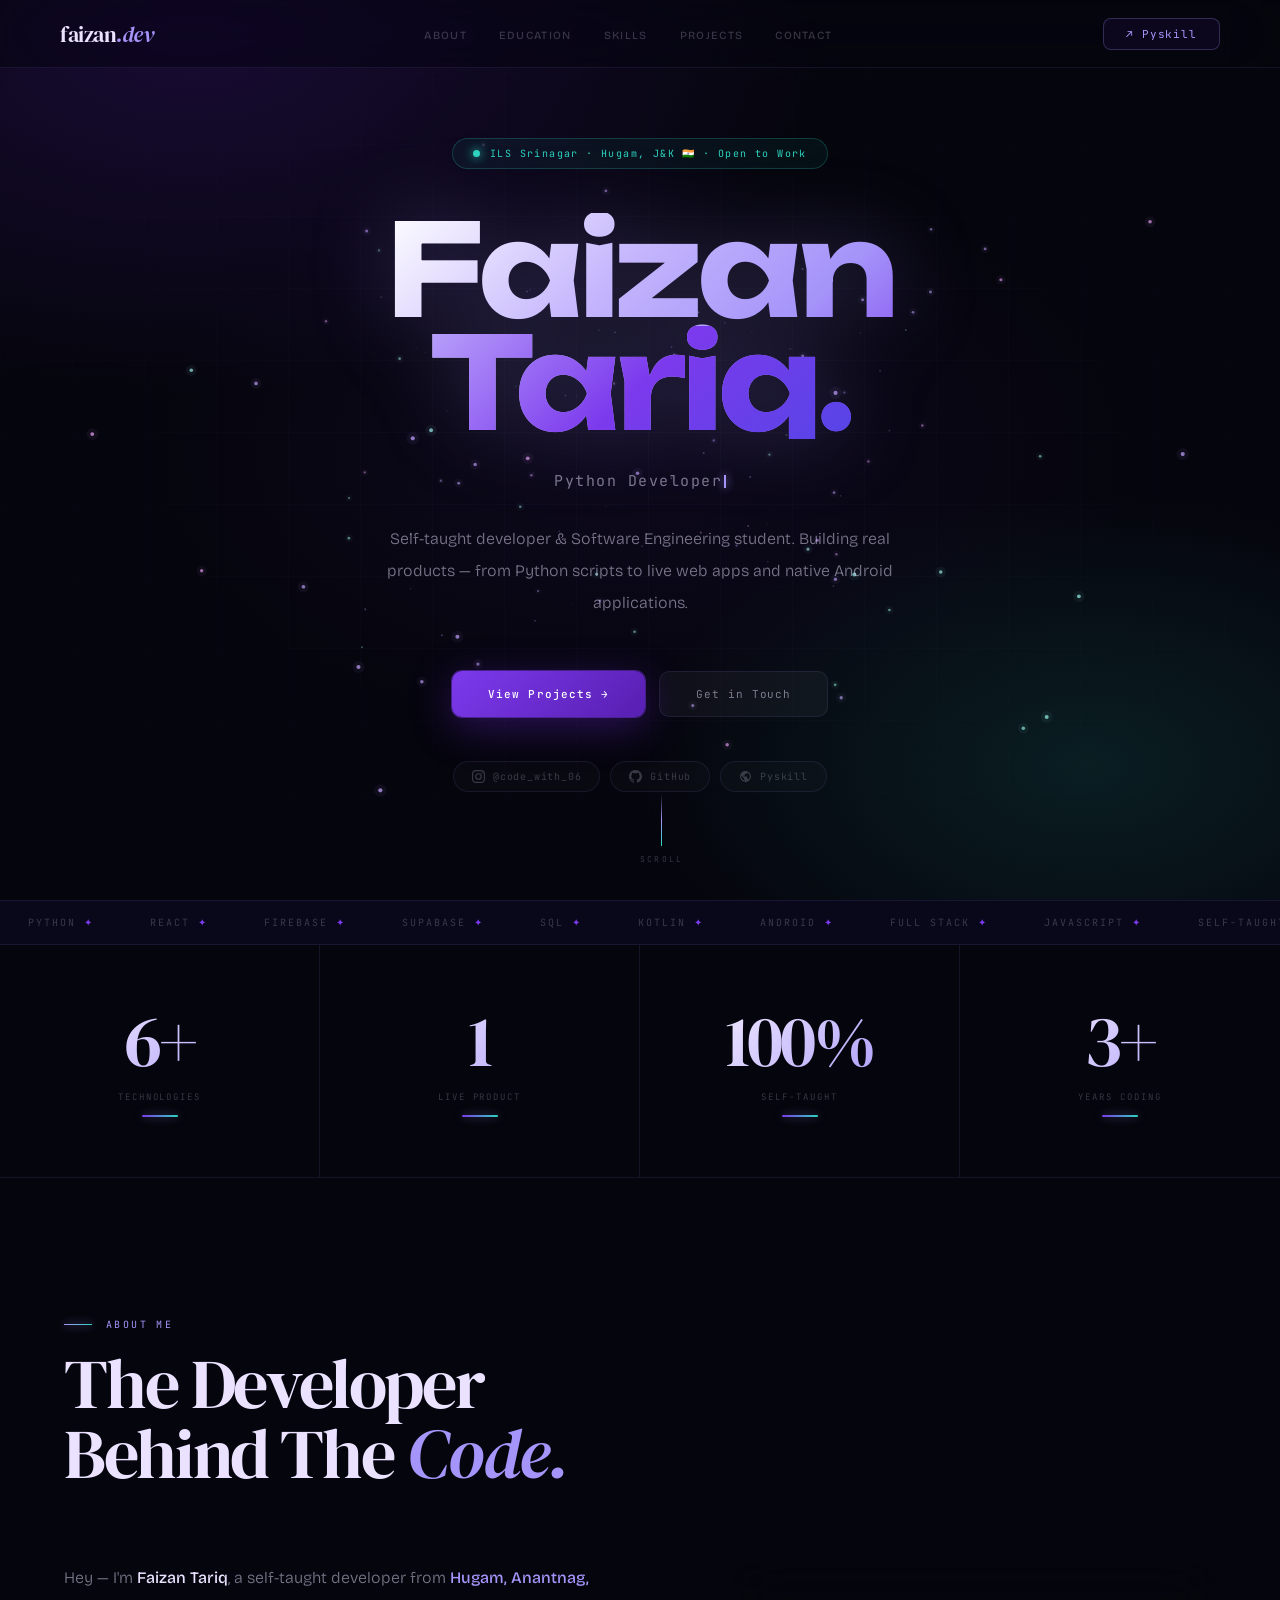
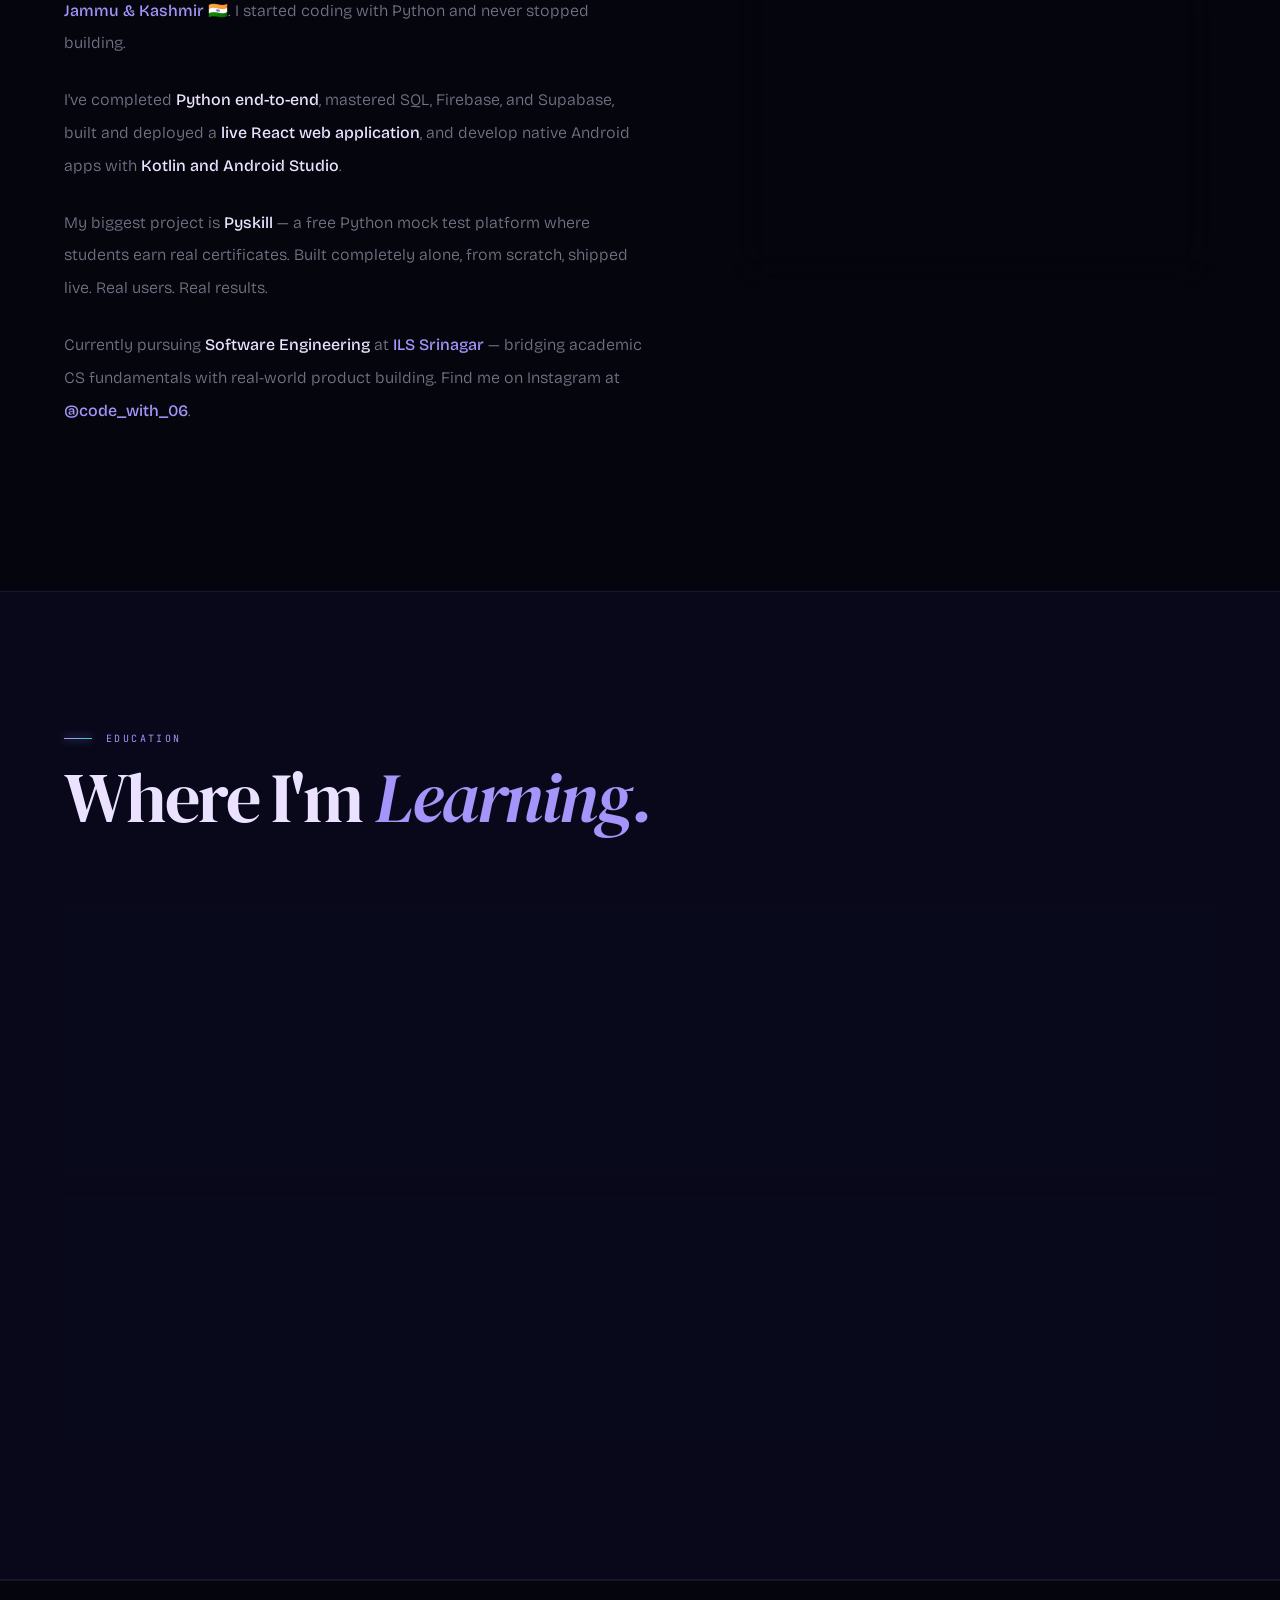
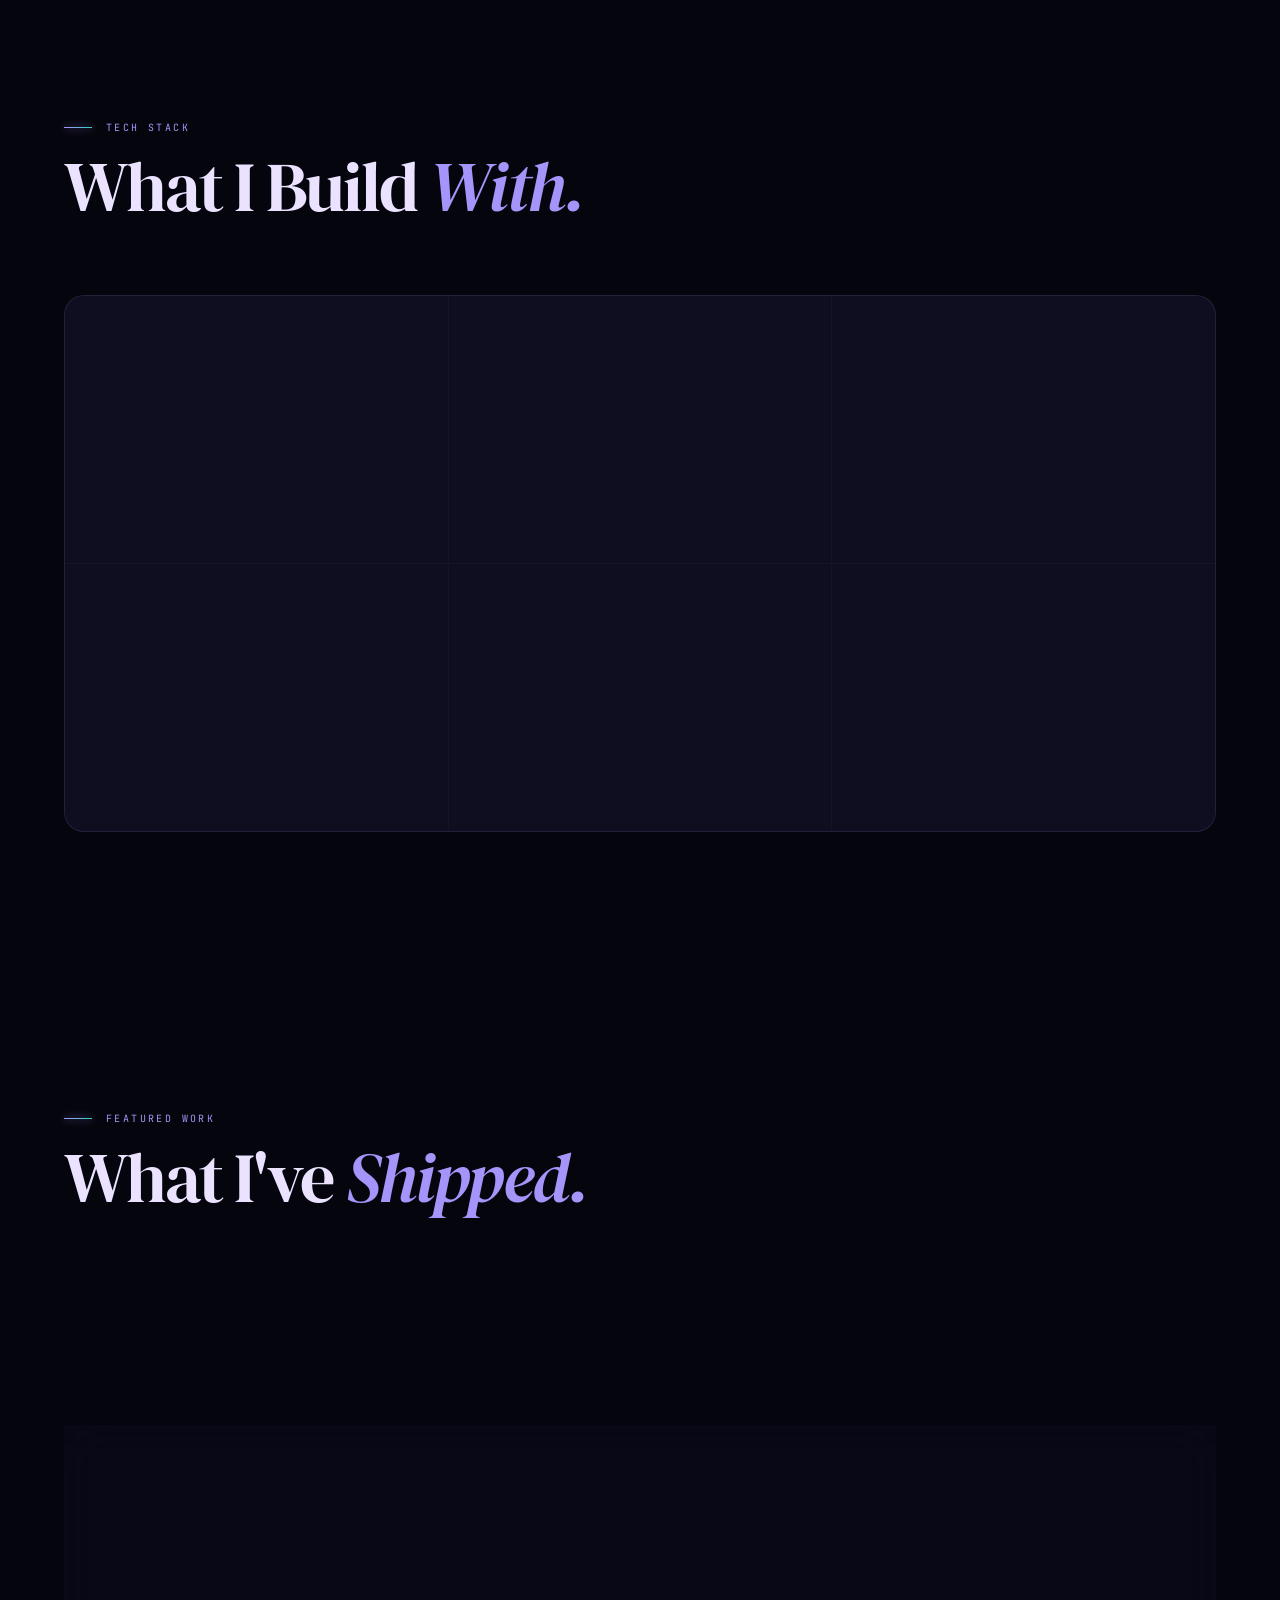
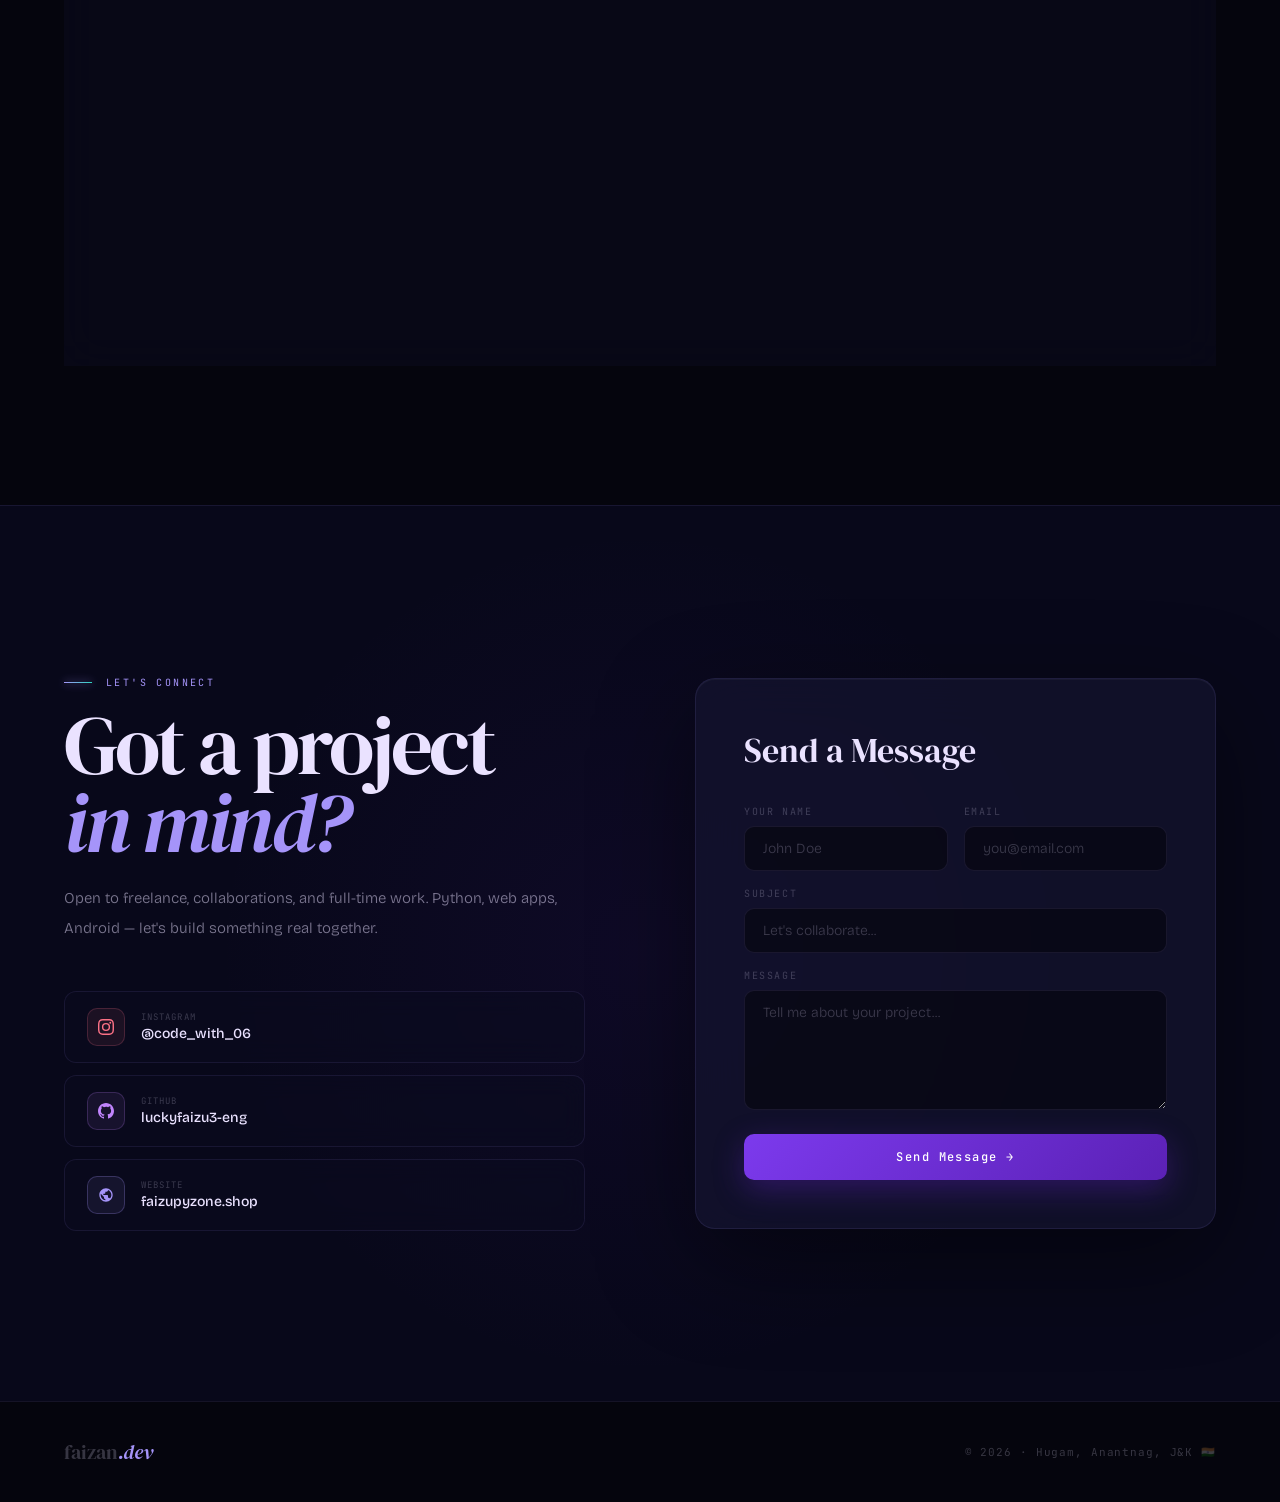
==== index.html @ 46345927 "Add files via upload" ====
<!DOCTYPE html>
<html lang="en">
<head>
  <meta charset="UTF-8" />
  <meta name="viewport" content="width=device-width, initial-scale=1.0" />
  <title>Faizan Tariq — Developer</title>
  <link rel="stylesheet" href="style.css" />
  <link rel="preconnect" href="https://fonts.googleapis.com" />
  <link rel="preconnect" href="https://fonts.gstatic.com" crossorigin />
  <link href="https://fonts.googleapis.com/css2?family=Bricolage+Grotesque:opsz,wght@12..96,200;12..96,300;12..96,400;12..96,500;12..96,600;12..96,700;12..96,800&family=DM+Serif+Display:ital@0;1&family=JetBrains+Mono:wght@300;400;500&family=Unbounded:wght@900&display=swap" rel="stylesheet" />
</head>
<body>

  <!-- SCROLL PROGRESS -->
  <div class="spb" id="spb"></div>

  <!-- CANVAS (starfield) -->
  <canvas id="hero-canvas" class="hero-canvas"></canvas>

  <!-- NAV -->
  <nav class="nav" id="nav">
    <div class="nav-logo">faizan<span>.dev</span></div>
    <ul class="nav-links">
      <li><a href="#about">About</a></li>
      <li><a href="#education">Education</a></li>
      <li><a href="#skills">Skills</a></li>
      <li><a href="#projects">Projects</a></li>
      <li><a href="#contact">Contact</a></li>
    </ul>
    <a href="https://faizupyzone.shop" target="_blank" rel="noreferrer" class="nav-btn">↗ Pyskill</a>
  </nav>

  <!-- HERO -->
  <section class="hero" id="home">
    <div class="hero-mesh"></div>
    <div class="hero-grid"></div>
    <div class="hero-content">
      <div class="hero-pill">
        <span class="pill-dot"></span>
        ILS Srinagar · Hugam, J&amp;K 🇮🇳 · Open to Work
      </div>
      <h1 class="hero-name">
        Faizan
        <span class="line2">Tariq.</span>
      </h1>
      <div class="hero-role">
        <span id="typed-word"></span><span class="tcur"></span>
      </div>
      <p class="hero-sub">
        Self-taught developer &amp; Software Engineering student. Building real products — from Python scripts to live web apps and native Android applications.
      </p>
      <div class="hero-btns">
        <a href="#projects" class="btn-primary">View Projects →</a>
        <a href="#contact" class="btn-secondary">Get in Touch</a>
      </div>
      <div class="hero-socials">
        <a href="https://instagram.com/code_with_06" target="_blank" rel="noreferrer" class="soc">
          <svg viewBox="0 0 24 24" fill="currentColor"><path d="M12 2.163c3.204 0 3.584.012 4.85.07 3.252.148 4.771 1.691 4.919 4.919.058 1.265.069 1.645.069 4.849 0 3.205-.012 3.584-.069 4.849-.149 3.225-1.664 4.771-4.919 4.919-1.266.058-1.644.07-4.85.07-3.204 0-3.584-.012-4.849-.07-3.26-.149-4.771-1.699-4.919-4.92-.058-1.265-.07-1.644-.07-4.849 0-3.204.013-3.583.07-4.849.149-3.227 1.664-4.771 4.919-4.919 1.266-.057 1.645-.069 4.849-.069zM12 0C8.741 0 8.333.014 7.053.072 2.695.272.273 2.69.073 7.052.014 8.333 0 8.741 0 12c0 3.259.014 3.668.072 4.948.2 4.358 2.618 6.78 6.98 6.98C8.333 23.986 8.741 24 12 24c3.259 0 3.668-.014 4.948-.072 4.354-.2 6.782-2.618 6.979-6.98.059-1.28.073-1.689.073-4.948 0-3.259-.014-3.667-.072-4.947-.196-4.354-2.617-6.78-6.979-6.98C15.668.014 15.259 0 12 0zm0 5.838a6.162 6.162 0 1 0 0 12.324 6.162 6.162 0 0 0 0-12.324zM12 16a4 4 0 1 1 0-8 4 4 0 0 1 0 8zm6.406-11.845a1.44 1.44 0 1 0 0 2.881 1.44 1.44 0 0 0 0-2.881z"/></svg>
          @code_with_06
        </a>
        <a href="https://github.com/luckyfaizu3-eng" target="_blank" rel="noreferrer" class="soc">
          <svg viewBox="0 0 24 24" fill="currentColor"><path d="M12 0C5.374 0 0 5.373 0 12c0 5.302 3.438 9.8 8.207 11.387.599.111.793-.261.793-.577v-2.234c-3.338.726-4.033-1.416-4.033-1.416-.546-1.387-1.333-1.756-1.333-1.756-1.089-.745.083-.729.083-.729 1.205.084 1.839 1.237 1.839 1.237 1.07 1.834 2.807 1.304 3.492.997.107-.775.418-1.305.762-1.604-2.665-.305-5.467-1.334-5.467-5.931 0-1.311.469-2.381 1.236-3.221-.124-.303-.535-1.524.117-3.176 0 0 1.008-.322 3.301 1.23A11.509 11.509 0 0 1 12 5.803c1.02.005 2.047.138 3.006.404 2.291-1.552 3.297-1.23 3.297-1.23.653 1.653.242 2.874.118 3.176.77.84 1.235 1.911 1.235 3.221 0 4.609-2.807 5.624-5.479 5.921.43.372.823 1.102.823 2.222v3.293c0 .319.192.694.801.576C20.566 21.797 24 17.3 24 12c0-6.627-5.373-12-12-12z"/></svg>
          GitHub
        </a>
        <a href="https://faizupyzone.shop" target="_blank" rel="noreferrer" class="soc">
          <svg viewBox="0 0 24 24" fill="currentColor"><path d="M12 2C6.48 2 2 6.48 2 12s4.48 10 10 10 10-4.48 10-10S17.52 2 12 2zm-1 17.93c-3.95-.49-7-3.85-7-7.93 0-.62.08-1.21.21-1.79L9 15v1c0 1.1.9 2 2 2v1.93zm6.9-2.54c-.26-.81-1-1.39-1.9-1.39h-1v-3c0-.55-.45-1-1-1H8v-2h2c.55 0 1-.45 1-1V7h2c1.1 0 2-.9 2-2v-.41c2.93 1.19 5 4.06 5 7.41 0 2.08-.8 3.97-2.1 5.39z"/></svg>
          Pyskill
        </a>
      </div>
    </div>
    <div class="scroll-ind">
      <div class="scroll-line"></div>
      <span class="scroll-lbl">Scroll</span>
    </div>
  </section>

  <!-- MARQUEE -->
  <div class="marq">
    <div class="marq-track" id="marq-track"></div>
  </div>

  <!-- STATS -->
  <div class="stats">
    <div class="stat">
      <div class="stat-n" data-target="6" data-suffix="+">0+</div>
      <div class="stat-l">Technologies</div>
      <div class="stat-bar"></div>
    </div>
    <div class="stat">
      <div class="stat-n" data-target="1" data-suffix="">0</div>
      <div class="stat-l">Live Product</div>
      <div class="stat-bar"></div>
    </div>
    <div class="stat">
      <div class="stat-n" data-target="100" data-suffix="%">0%</div>
      <div class="stat-l">Self-Taught</div>
      <div class="stat-bar"></div>
    </div>
    <div class="stat">
      <div class="stat-n" data-target="3" data-suffix="+">0+</div>
      <div class="stat-l">Years Coding</div>
      <div class="stat-bar"></div>
    </div>
  </div>

  <!-- ABOUT -->
  <section id="about">
    <div class="sec">
      <div class="stag rv">About Me</div>
      <h2 class="sh rv d1">The Developer<br />Behind The <em>Code.</em></h2>
      <div class="about-grid">
        <div class="about-copy rvl d2">
          <p>Hey — I'm <strong>Faizan Tariq</strong>, a self-taught developer from <span class="hl">Hugam, Anantnag, Jammu &amp; Kashmir 🇮🇳</span>. I started coding with Python and never stopped building.</p>
          <p>I've completed <strong>Python end-to-end</strong>, mastered SQL, Firebase, and Supabase, built and deployed a <strong>live React web application</strong>, and develop native Android apps with <strong>Kotlin and Android Studio</strong>.</p>
          <p>My biggest project is <strong>Pyskill</strong> — a free Python mock test platform where students earn real certificates. Built completely alone, from scratch, shipped live. Real users. Real results.</p>
          <p>Currently pursuing <strong>Software Engineering</strong> at <span class="hl">ILS Srinagar</span> — bridging academic CS fundamentals with real-world product building. Find me on Instagram at <span class="hl">@code_with_06</span>.</p>
        </div>
        <div class="term rvr d3">
          <div class="term-bar">
            <span class="tdot" style="background:#ff5f57"></span>
            <span class="tdot" style="background:#febc2e"></span>
            <span class="tdot" style="background:#28c840"></span>
            <span class="tttl">faizan.profile</span>
          </div>
          <div class="term-body">
            <div class="tl"><span class="tp">›</span><span class="tk">name:</span><span class="tv tc">Faizan Tariq</span></div>
            <div class="tl"><span class="tp">›</span><span class="tk">location:</span><span class="tv">Hugam, J&amp;K 🇮🇳</span></div>
            <div class="tl"><span class="tp">›</span><span class="tk">education:</span><span class="tv tv">Software Eng @ ILS</span></div>
            <div class="tl"><span class="tp">›</span><span class="tk">building:</span><span class="tv tg">Pyskill 🧠</span></div>
            <div class="tl"><span class="tp">›</span><span class="tk">instagram:</span><span class="tv tr">@code_with_06</span></div>
            <div class="tl"><span class="tp">›</span><span class="tk">github:</span><span class="tv tc">luckyfaizu3-eng</span></div>
            <div class="tl"><span class="tp">›</span><span class="tk">website:</span><span class="tv tc">faizupyzone.shop</span></div>
            <div class="tl"><span class="tp">›</span><span class="tk">status:</span><span class="tv tg">Open to Work ✅</span></div>
            <div class="tl"><span class="tp">›</span><span class="tcursor">█</span></div>
          </div>
        </div>
      </div>
    </div>
  </section>

  <!-- EDUCATION -->
  <div class="edu-wrap" id="education">
    <div class="edu-inner">
      <div class="stag rv">Education</div>
      <h2 class="sh rv d1">Where I'm <em>Learning.</em></h2>
      <div class="edu-tl">
        <div class="edu-item rv d2">
          <div class="edu-yr-row">
            <span class="edu-yr">Sep 2024 — Present</span>
            <span class="edu-timer">
              <span class="timer-dot" style="background:var(--c2);box-shadow:0 0 10px var(--c2)"></span>
              <span id="edu-elapsed">1y 7mo</span>
            </span>
          </div>
          <div class="edu-deg">Diploma in Software Engineering</div>
          <div class="edu-sch">ILS Srinagar, Jammu &amp; Kashmir 🇮🇳</div>
          <div class="edu-dsc">Studying core CS fundamentals — algorithms, data structures, software design, databases, and systems engineering. Applying everything directly to real projects and shipped products.</div>
        </div>
        <div class="edu-item rv d3">
          <div class="edu-yr">2022 — 2024</div>
          <div class="edu-deg">Self-Taught Developer</div>
          <div class="edu-sch">The Internet — YouTube, Docs &amp; Projects</div>
          <div class="edu-dsc">Learned Python end-to-end, SQL, Firebase, Supabase, React, Kotlin, and Android development entirely through self-study. Built Pyskill — a fully live, real-world product — before ever enrolling in formal education.</div>
        </div>
      </div>
    </div>
  </div>

  <!-- SKILLS -->
  <div class="skills-bg" id="skills">
    <div class="skills-inner">
      <div class="stag rv">Tech Stack</div>
      <h2 class="sh rv d1">What I Build <em>With.</em></h2>
      <div class="sk-grid">
        <div class="sk-card rv" data-bars style="transition-delay:0s">
          <div class="sk-ico">🐍</div>
          <div class="sk-nm">Python</div>
          <div class="sk-ds">End-to-end scripting, automation, backend logic.</div>
          <div class="sk-tr"><div class="sk-fl" data-level="90"></div></div>
          <div class="sk-pc">90%</div>
        </div>
        <div class="sk-card rv" data-bars style="transition-delay:0.08s">
          <div class="sk-ico">🗄️</div>
          <div class="sk-nm">SQL</div>
          <div class="sk-ds">Relational databases, complex queries, data ops.</div>
          <div class="sk-tr"><div class="sk-fl" data-level="82"></div></div>
          <div class="sk-pc">82%</div>
        </div>
        <div class="sk-card rv" data-bars style="transition-delay:0.16s">
          <div class="sk-ico">🔥</div>
          <div class="sk-nm">Firebase</div>
          <div class="sk-ds">Auth, Firestore, Realtime DB, Cloud Hosting.</div>
          <div class="sk-tr"><div class="sk-fl" data-level="86"></div></div>
          <div class="sk-pc">86%</div>
        </div>
        <div class="sk-card rv" data-bars style="transition-delay:0.24s">
          <div class="sk-ico">⚡</div>
          <div class="sk-nm">Supabase</div>
          <div class="sk-ds">Postgres-powered backend for modern web apps.</div>
          <div class="sk-tr"><div class="sk-fl" data-level="78"></div></div>
          <div class="sk-pc">78%</div>
        </div>
        <div class="sk-card rv" data-bars style="transition-delay:0.32s">
          <div class="sk-ico">⚛️</div>
          <div class="sk-nm">React</div>
          <div class="sk-ds">Built and shipped a live production web app.</div>
          <div class="sk-tr"><div class="sk-fl" data-level="78"></div></div>
          <div class="sk-pc">78%</div>
        </div>
        <div class="sk-card rv" data-bars style="transition-delay:0.40s">
          <div class="sk-ico">📱</div>
          <div class="sk-nm">Kotlin</div>
          <div class="sk-ds">Native Android apps with Android Studio.</div>
          <div class="sk-tr"><div class="sk-fl" data-level="72"></div></div>
          <div class="sk-pc">72%</div>
        </div>
      </div>
    </div>
  </div>

  <!-- PROJECTS -->
  <section id="projects">
    <div class="sec">
      <div class="stag rv">Featured Work</div>
      <h2 class="sh rv d1">What I've <em>Shipped.</em></h2>
    </div>
    <div class="proj-sec">
      <div class="proj-card rv">
        <div class="proj-vis">
          <div class="code-win">
            <div class="cw-bar">
              <div class="cwdots">
                <span class="cwdot" style="background:#ff5f57"></span>
                <span class="cwdot" style="background:#febc2e"></span>
                <span class="cwdot" style="background:#28c840"></span>
              </div>
              <span class="cwtab">pyskill.jsx</span>
            </div>
            <div class="cw-body">
              <div><span class="cc">// Pyskill — Live Platform</span></div>
              <div><span class="ck">import</span> <span class="cf">React</span> <span class="cm">from</span> <span class="cs">'react'</span></div>
              <div><span class="ck">import</span> <span class="cf">Firebase</span> <span class="cm">from</span> <span class="cs">'firebase'</span></div>
              <br/>
              <div><span class="ck">const</span> <span class="cf">Pyskill</span> = () =&gt; {</div>
              <div class="indent"><span class="ck">const</span> tests = <span class="cs">'Python'</span></div>
              <div class="indent"><span class="ck">const</span> certs = <span class="cn">true</span></div>
              <div class="indent"><span class="ck">const</span> free = <span class="cn">true</span></div>
              <div class="indent"><span class="ck">return</span> <span class="cf">&lt;Platform /&gt;</span></div>
              <div>}</div>
              <br/>
              <div><span class="cf">export default</span> Pyskill</div>
              <div class="code-cursor">▋</div>
            </div>
          </div>
        </div>
        <div class="proj-info">
          <div class="live-badge"><span class="lb-dot"></span>Live &amp; Running</div>
          <h3 class="proj-ttl">Py<em>skill</em></h3>
          <p class="proj-dsc">A fully live platform where students take <strong>free Python mock tests</strong> and earn <strong>real certificates</strong> on passing. Built completely alone — design, code, deployment. Real users. Real results.</p>
          <div class="tags">
            <span class="tag">React</span>
            <span class="tag">Firebase</span>
            <span class="tag">JavaScript</span>
            <span class="tag">Certificates</span>
            <span class="tag">Live</span>
            <span class="tag">Free Platform</span>
            <span class="tag">Auth</span>
          </div>
          <a href="https://faizupyzone.shop" target="_blank" rel="noreferrer" class="proj-lnk">↗ Visit Pyskill</a>
        </div>
      </div>
    </div>
  </section>

  <!-- CONTACT -->
  <div class="contact-bg" id="contact">
    <div class="contact-inner">
      <div>
        <div class="stag rv">Let's Connect</div>
        <h2 class="contact-h rv d1">Got a project<br /><em>in mind?</em></h2>
        <p class="contact-sub rv d2">Open to freelance, collaborations, and full-time work. Python, web apps, Android — let's build something real together.</p>
        <div class="c-links rv d3">
          <a href="https://instagram.com/code_with_06" target="_blank" rel="noreferrer" class="c-link">
            <div class="c-ico" style="background:rgba(251,113,133,0.08);border:1px solid rgba(251,113,133,0.2)">
              <svg viewBox="0 0 24 24" fill="var(--rose)"><path d="M12 2.163c3.204 0 3.584.012 4.85.07 3.252.148 4.771 1.691 4.919 4.919.058 1.265.069 1.645.069 4.849 0 3.205-.012 3.584-.069 4.849-.149 3.225-1.664 4.771-4.919 4.919-1.266.058-1.644.07-4.85.07-3.204 0-3.584-.012-4.849-.07-3.26-.149-4.771-1.699-4.919-4.92-.058-1.265-.07-1.644-.07-4.849 0-3.204.013-3.583.07-4.849.149-3.227 1.664-4.771 4.919-4.919 1.266-.057 1.645-.069 4.849-.069zM12 0C8.741 0 8.333.014 7.053.072 2.695.272.273 2.69.073 7.052.014 8.333 0 8.741 0 12c0 3.259.014 3.668.072 4.948.2 4.358 2.618 6.78 6.98 6.98C8.333 23.986 8.741 24 12 24c3.259 0 3.668-.014 4.948-.072 4.354-.2 6.782-2.618 6.979-6.98.059-1.28.073-1.689.073-4.948 0-3.259-.014-3.667-.072-4.947-.196-4.354-2.617-6.78-6.979-6.98C15.668.014 15.259 0 12 0zm0 5.838a6.162 6.162 0 1 0 0 12.324 6.162 6.162 0 0 0 0-12.324zM12 16a4 4 0 1 1 0-8 4 4 0 0 1 0 8zm6.406-11.845a1.44 1.44 0 1 0 0 2.881 1.44 1.44 0 0 0 0-2.881z"/></svg>
            </div>
            <div><div class="c-lbl">Instagram</div><div class="c-val">@code_with_06</div></div>
          </a>
          <a href="https://github.com/luckyfaizu3-eng" target="_blank" rel="noreferrer" class="c-link">
            <div class="c-ico" style="background:rgba(192,132,252,0.08);border:1px solid rgba(192,132,252,0.2)">
              <svg viewBox="0 0 24 24" fill="#c084fc"><path d="M12 0C5.374 0 0 5.373 0 12c0 5.302 3.438 9.8 8.207 11.387.599.111.793-.261.793-.577v-2.234c-3.338.726-4.033-1.416-4.033-1.416-.546-1.387-1.333-1.756-1.333-1.756-1.089-.745.083-.729.083-.729 1.205.084 1.839 1.237 1.839 1.237 1.07 1.834 2.807 1.304 3.492.997.107-.775.418-1.305.762-1.604-2.665-.305-5.467-1.334-5.467-5.931 0-1.311.469-2.381 1.236-3.221-.124-.303-.535-1.524.117-3.176 0 0 1.008-.322 3.301 1.23A11.509 11.509 0 0 1 12 5.803c1.02.005 2.047.138 3.006.404 2.291-1.552 3.297-1.23 3.297-1.23.653 1.653.242 2.874.118 3.176.77.84 1.235 1.911 1.235 3.221 0 4.609-2.807 5.624-5.479 5.921.43.372.823 1.102.823 2.222v3.293c0 .319.192.694.801.576C20.566 21.797 24 17.3 24 12c0-6.627-5.373-12-12-12z"/></svg>
            </div>
            <div><div class="c-lbl">GitHub</div><div class="c-val">luckyfaizu3-eng</div></div>
          </a>
          <a href="https://faizupyzone.shop" target="_blank" rel="noreferrer" class="c-link">
            <div class="c-ico" style="background:rgba(165,148,249,0.08);border:1px solid rgba(165,148,249,0.25)">
              <svg viewBox="0 0 24 24" fill="var(--c2)"><path d="M12 2C6.48 2 2 6.48 2 12s4.48 10 10 10 10-4.48 10-10S17.52 2 12 2zm-1 17.93c-3.95-.49-7-3.85-7-7.93 0-.62.08-1.21.21-1.79L9 15v1c0 1.1.9 2 2 2v1.93zm6.9-2.54c-.26-.81-1-1.39-1.9-1.39h-1v-3c0-.55-.45-1-1-1H8v-2h2c.55 0 1-.45 1-1V7h2c1.1 0 2-.9 2-2v-.41c2.93 1.19 5 4.06 5 7.41 0 2.08-.8 3.97-2.1 5.39z"/></svg>
            </div>
            <div><div class="c-lbl">Website</div><div class="c-val">faizupyzone.shop</div></div>
          </a>
        </div>
      </div>
      <div class="rvr d2">
        <div class="fc" id="contact-form-wrap">
          <div class="fc-ttl">Send a Message</div>
          <div class="frow">
            <div class="fg"><label class="fl">Your Name</label><input class="fi" id="f-name" placeholder="John Doe" /></div>
            <div class="fg"><label class="fl">Email</label><input class="fi" id="f-email" type="email" placeholder="you@email.com" /></div>
          </div>
          <div class="fg"><label class="fl">Subject</label><input class="fi" id="f-subject" placeholder="Let's collaborate..." /></div>
          <div class="fg"><label class="fl">Message</label><textarea class="fi" id="f-message" placeholder="Tell me about your project..."></textarea></div>
          <div class="ferr" id="f-err" style="display:none"></div>
          <button class="fsub" id="f-submit">Send Message →</button>
        </div>
      </div>
    </div>
  </div>

  <!-- FOOTER -->
  <footer class="footer">
    <div class="footer-logo">faizan<span>.dev</span></div>
    <div class="footer-r">© 2026 · Hugam, Anantnag, J&amp;K 🇮🇳</div>
  </footer>

  <script src="script.js"></script>
</body>
</html>
---- style.css ----
/* ── RESET & ROOT ── */
*, *::before, *::after { box-sizing: border-box; margin: 0; padding: 0; }
html { scroll-behavior: smooth; }

:root {
  --bg:     #05050d;
  --bg2:    #08081a;
  --bg3:    #0c0c20;
  --bg4:    #10102a;
  --c1:     #eae2ff;
  --c2:     #a594f9;
  --c3:     #7c3aed;
  --c4:     #5b21b6;
  --teal:   #2dd4bf;
  --teal2:  #14b8a6;
  --rose:   #fb7185;
  --gold:   #fbbf24;
  --cyan:   #22d3ee;
  --muted:  rgba(234,226,255,0.5);
  --muted2: rgba(234,226,255,0.22);
  --muted3: rgba(234,226,255,0.07);
  --border:  rgba(165,148,249,0.1);
  --border2: rgba(165,148,249,0.25);
  --glass:   rgba(12,12,32,0.55);
  --glass2:  rgba(20,20,48,0.7);
  --serif:   'DM Serif Display', Georgia, serif;
  --sans:    'Bricolage Grotesque', sans-serif;
  --mono:    'JetBrains Mono', monospace;
}

body {
  background: var(--bg);
  color: var(--c1);
  font-family: var(--sans);
  overflow-x: hidden;
  -webkit-font-smoothing: antialiased;
}

::selection { background: rgba(124,58,237,0.45); color: #fff; }
::-webkit-scrollbar { width: 3px; }
::-webkit-scrollbar-track { background: var(--bg); }
::-webkit-scrollbar-thumb { background: linear-gradient(var(--c3), var(--teal)); border-radius: 10px; }
a { text-decoration: none; color: inherit; }

/* ── SCROLL PROGRESS ── */
.spb {
  position: fixed; top: 0; left: 0; height: 2px; width: 0;
  background: linear-gradient(90deg, var(--c4), var(--c2), var(--teal), var(--cyan));
  background-size: 300% 100%;
  animation: gradShift 3s linear infinite;
  z-index: 9999;
  transition: width .06s linear;
  box-shadow: 0 0 16px var(--c2), 0 0 32px rgba(124,58,237,0.4);
}
@keyframes gradShift { 0%{background-position:0% 50%} 100%{background-position:300% 50%} }

/* ── NAV ── */
.nav {
  position: fixed; top: 0; width: 100%; z-index: 1000;
  padding: 0 60px; height: 68px;
  display: flex; justify-content: space-between; align-items: center;
  background: rgba(5,5,13,0.6);
  backdrop-filter: blur(40px) saturate(200%);
  border-bottom: 1px solid var(--border);
  transition: all .4s cubic-bezier(.16,1,.3,1);
}
.nav.scrolled { height: 56px; background: rgba(5,5,13,0.85); border-bottom-color: var(--border2); }
.nav-logo { font-family: var(--serif); font-size: 22px; color: var(--c1); letter-spacing: -.02em; }
.nav-logo span { color: var(--c2); font-style: italic; }
.nav-links { display: flex; gap: 32px; list-style: none; }
.nav-links a {
  font-size: 11px; font-weight: 500;
  color: var(--muted2); letter-spacing: .12em; text-transform: uppercase;
  transition: color .25s; position: relative; padding-bottom: 4px;
}
.nav-links a::after {
  content: ''; position: absolute; bottom: 0; left: 0;
  width: 0; height: 1px;
  background: linear-gradient(90deg, var(--c2), var(--teal));
  transition: width .35s cubic-bezier(.16,1,.3,1);
  box-shadow: 0 0 8px var(--c2);
}
.nav-links a:hover { color: var(--c1); }
.nav-links a:hover::after { width: 100%; }
.nav-btn {
  font-family: var(--mono); font-size: 11px;
  color: var(--c2); border: 1px solid var(--border2);
  padding: 8px 22px; border-radius: 8px;
  background: rgba(124,58,237,0.07); letter-spacing: .08em;
  transition: all .3s cubic-bezier(.16,1,.3,1);
  position: relative; overflow: hidden;
}
.nav-btn::before {
  content: ''; position: absolute; inset: 0;
  background: linear-gradient(135deg, rgba(124,58,237,0.2), rgba(45,212,191,0.1));
  opacity: 0; transition: opacity .3s;
}
.nav-btn:hover::before { opacity: 1; }
.nav-btn:hover { box-shadow: 0 0 28px rgba(124,58,237,0.35); transform: translateY(-1px); }

/* ── HERO ── */
.hero {
  min-height: 100vh;
  display: flex; flex-direction: column;
  align-items: center; justify-content: center;
  text-align: center;
  padding: 110px 24px 80px;
  position: relative; overflow: hidden;
}
.hero-canvas { position: absolute; inset: 0; width: 100%; height: 100%; pointer-events: none; z-index: 0; }
.hero-mesh {
  position: absolute; inset: 0;
  background:
    radial-gradient(ellipse 90% 70% at 15% 5%, rgba(91,33,182,0.22) 0%, transparent 55%),
    radial-gradient(ellipse 70% 60% at 85% 85%, rgba(45,212,191,0.12) 0%, transparent 50%),
    radial-gradient(ellipse 60% 50% at 50% 50%, rgba(124,58,237,0.07) 0%, transparent 65%);
  animation: meshPulse 8s ease-in-out infinite alternate;
  pointer-events: none;
}
@keyframes meshPulse { 0%{opacity:.7;transform:scale(1)} 100%{opacity:1;transform:scale(1.04)} }
.hero-grid {
  position: absolute; inset: 0;
  background-image:
    linear-gradient(rgba(165,148,249,0.035) 1px, transparent 1px),
    linear-gradient(90deg, rgba(165,148,249,0.035) 1px, transparent 1px);
  background-size: 72px 72px;
  mask-image: radial-gradient(ellipse 75% 65% at 50% 50%, black 0%, transparent 100%);
  pointer-events: none;
  animation: gridDrift 20s linear infinite;
}
@keyframes gridDrift { 0%{background-position:0 0,0 0} 100%{background-position:72px 72px,72px 72px} }
.hero-content { position: relative; z-index: 1; max-width: 1040px; }

.hero-pill {
  display: inline-flex; align-items: center; gap: 10px;
  font-family: var(--mono); font-size: 10px; color: var(--teal);
  border: 1px solid rgba(45,212,191,0.22);
  background: rgba(45,212,191,0.06);
  padding: 8px 20px; border-radius: 100px;
  letter-spacing: .14em; margin-bottom: 44px;
  animation: fadeUp .9s ease both;
  backdrop-filter: blur(12px);
}
.pill-dot {
  width: 7px; height: 7px; border-radius: 50%;
  background: var(--teal);
  box-shadow: 0 0 10px var(--teal), 0 0 20px rgba(45,212,191,0.4);
  animation: pulse 2.2s infinite;
}
@keyframes pulse { 0%,100%{opacity:1;transform:scale(1)} 50%{opacity:.3;transform:scale(.75)} }

.hero-name {
  font-family: 'Unbounded', sans-serif;
  font-weight: 700;
  font-size: clamp(56px, 10vw, 136px);
  letter-spacing: -0.04em; line-height: .88;
  margin-bottom: 32px;
  animation: fadeUp .9s .08s ease both;
  background: linear-gradient(135deg, #ffffff 0%, #c4b5fd 40%, #a594f9 70%, #7c3aed 100%);
  -webkit-background-clip: text; -webkit-text-fill-color: transparent; background-clip: text;
  filter: drop-shadow(0 0 40px rgba(165,148,249,0.25));
}
.hero-name .line2 {
  display: block;
  background: linear-gradient(135deg, #c4b5fd 0%, #7c3aed 50%, #4f46e5 100%);
  -webkit-background-clip: text; -webkit-text-fill-color: transparent; background-clip: text;
}

.hero-role {
  font-family: var(--mono); font-size: clamp(12px, 1.5vw, 15px);
  color: var(--muted); letter-spacing: .1em;
  min-height: 24px; margin-bottom: 28px;
  animation: fadeUp .9s .18s ease both;
}
.tcur {
  display: inline-block; width: 2px; height: .9em;
  background: var(--c2); margin-left: 2px; vertical-align: middle;
  animation: blink 1s step-end infinite;
  box-shadow: 0 0 8px var(--c2);
}
@keyframes blink { 0%,100%{opacity:1} 50%{opacity:0} }
.hero-sub {
  font-size: 16px; font-weight: 300; color: var(--muted); line-height: 2;
  max-width: 520px; margin: 0 auto 52px;
  animation: fadeUp .9s .28s ease both;
}

.hero-btns {
  display: flex; gap: 14px; justify-content: center;
  flex-wrap: wrap; margin-bottom: 44px;
  animation: fadeUp .9s .36s ease both;
}
.btn-primary {
  display: inline-flex; align-items: center; gap: 9px;
  padding: 15px 36px;
  background: linear-gradient(135deg, var(--c3) 0%, var(--c4) 50%, #3730a3 100%);
  background-size: 200% 100%;
  color: #fff; font-family: var(--mono); font-size: 11px; font-weight: 500;
  border-radius: 10px; letter-spacing: .1em;
  box-shadow: 0 0 0 1px rgba(124,58,237,0.5), 0 10px 40px rgba(91,33,182,0.45);
  transition: all .35s cubic-bezier(.16,1,.3,1);
  position: relative; overflow: hidden;
}
.btn-primary:hover { transform: translateY(-4px); box-shadow: 0 0 0 1px rgba(165,148,249,0.6), 0 20px 60px rgba(91,33,182,0.55); }
.btn-secondary {
  display: inline-flex; align-items: center; gap: 9px;
  padding: 15px 36px;
  background: rgba(255,255,255,0.04); color: var(--muted);
  font-family: var(--mono); font-size: 11px;
  border: 1px solid var(--border); border-radius: 10px; letter-spacing: .08em;
  transition: all .35s cubic-bezier(.16,1,.3,1); backdrop-filter: blur(12px);
}
.btn-secondary:hover { color: var(--c1); border-color: var(--border2); background: rgba(165,148,249,0.08); transform: translateY(-4px); }

.hero-socials {
  display: flex; gap: 10px; justify-content: center; flex-wrap: wrap;
  animation: fadeUp .9s .44s ease both;
}
.soc {
  display: inline-flex; align-items: center; gap: 8px;
  font-family: var(--mono); font-size: 10px;
  color: var(--muted2); border: 1px solid var(--border);
  padding: 8px 18px; border-radius: 100px; letter-spacing: .08em;
  transition: all .25s cubic-bezier(.16,1,.3,1);
  backdrop-filter: blur(12px); background: rgba(255,255,255,0.02);
}
.soc:hover { color: var(--c2); border-color: var(--border2); background: rgba(165,148,249,0.06); transform: translateY(-2px); }
.soc svg { width: 13px; height: 13px; flex-shrink: 0; }

.scroll-ind {
  position: absolute; bottom: 36px; left: 50%; transform: translateX(-50%);
  display: flex; flex-direction: column; align-items: center; gap: 8px;
  animation: fadeUp .9s 1.4s ease both; z-index: 1;
}
.scroll-line {
  width: 1px; height: 52px;
  background: linear-gradient(to bottom, transparent, var(--c2), var(--teal));
  animation: scrollAnim 2.5s ease-in-out infinite;
}
@keyframes scrollAnim { 0%{transform:scaleY(0);transform-origin:top;opacity:0} 45%{opacity:1} 100%{transform:scaleY(1);transform-origin:top;opacity:0} }
.scroll-lbl { font-family: var(--mono); font-size: 8px; color: var(--muted2); letter-spacing: .28em; text-transform: uppercase; }

/* ── MARQUEE ── */
.marq { overflow: hidden; border-top: 1px solid var(--border); border-bottom: 1px solid var(--border); padding: 15px 0; background: var(--bg2); }
.marq-track { display: flex; width: max-content; animation: marqueeA 30s linear infinite; }
.marq-item { font-family: var(--mono); font-size: 10px; color: var(--muted2); letter-spacing: .2em; text-transform: uppercase; padding: 0 28px; white-space: nowrap; }
.marq-sep { color: var(--c3); }
@keyframes marqueeA { from{transform:translateX(0)} to{transform:translateX(-50%)} }

/* ── STATS ── */
.stats { display: grid; grid-template-columns: repeat(4,1fr); background: var(--bg); border-bottom: 1px solid var(--border); }
.stat {
  padding: 60px 40px; text-align: center; border-right: 1px solid var(--border);
  position: relative; overflow: hidden; transition: background .4s; cursor: default;
}
.stat:last-child { border-right: none; }
.stat::before { content: ''; position: absolute; inset: 0; background: linear-gradient(135deg, rgba(124,58,237,0.06) 0%, transparent 60%); opacity: 0; transition: opacity .4s; }
.stat:hover::before { opacity: 1; }
.stat::after {
  content: ''; position: absolute; bottom: 0; left: 50%; transform: translateX(-50%);
  width: 0; height: 2px;
  background: linear-gradient(90deg, transparent, var(--c2), var(--teal), transparent);
  transition: width .5s cubic-bezier(.16,1,.3,1); box-shadow: 0 0 12px var(--c2);
}
.stat:hover::after { width: 90%; }
.stat-n {
  font-family: var(--serif); font-size: 72px; font-weight: 400;
  line-height: 1; letter-spacing: -.04em;
  background: linear-gradient(135deg, var(--c1) 20%, var(--c2) 100%);
  -webkit-background-clip: text; -webkit-text-fill-color: transparent; background-clip: text;
}
.stat-l { font-family: var(--mono); font-size: 9px; color: var(--muted2); letter-spacing: .22em; text-transform: uppercase; margin-top: 14px; }
.stat-bar { width: 36px; height: 2px; margin: 12px auto 0; background: linear-gradient(90deg, var(--c3), var(--teal)); border-radius: 2px; box-shadow: 0 0 10px rgba(165,148,249,0.5); }

/* ── SECTIONS ── */
.sec { padding: 140px 64px; max-width: 1300px; margin: 0 auto; }
.stag {
  font-family: var(--mono); font-size: 10px; color: var(--c2);
  letter-spacing: .24em; text-transform: uppercase;
  margin-bottom: 18px; display: flex; align-items: center; gap: 14px;
}
.stag::before { content: ''; width: 28px; height: 1px; background: linear-gradient(90deg, var(--c2), var(--teal)); box-shadow: 0 0 8px var(--c2); }
.sh { font-family: var(--serif); font-size: clamp(44px,5.5vw,78px); font-weight: 400; letter-spacing: -.03em; line-height: 1; color: var(--c1); margin-bottom: 72px; }
.sh em { font-style: italic; color: var(--c2); }

/* ── ABOUT ── */
.about-grid { display: grid; grid-template-columns: 1.2fr 1fr; gap: 88px; align-items: start; }
.about-copy { font-size: 16px; font-weight: 300; color: var(--muted); line-height: 2.05; }
.about-copy p { margin-bottom: 24px; }
.about-copy strong { color: var(--c1); font-weight: 500; }
.hl { color: var(--c2); font-weight: 500; }

/* Terminal */
.term {
  background: var(--glass2); border: 1px solid var(--border2); border-radius: 18px; overflow: hidden;
  font-family: var(--mono);
  box-shadow: 0 0 0 1px rgba(165,148,249,0.08), 0 32px 100px rgba(0,0,0,0.6), inset 0 1px 0 rgba(255,255,255,0.06);
  backdrop-filter: blur(24px);
  transition: box-shadow .4s, border-color .4s, transform .4s;
}
.term:hover { border-color: rgba(165,148,249,0.35); transform: translateY(-4px); }
.term-bar { background: rgba(10,10,28,0.8); border-bottom: 1px solid var(--border); padding: 13px 18px; display: flex; align-items: center; gap: 7px; }
.tdot { width: 10px; height: 10px; border-radius: 50%; display: inline-block; }
.tttl { font-size: 10px; color: var(--muted2); letter-spacing: .1em; margin-left: 8px; }
.term-body { padding: 24px; }
.tl { display: flex; gap: 10px; font-size: 12px; padding: 5px 0; }
.tp { color: var(--c2); flex-shrink: 0; }
.tk { color: rgba(165,148,249,0.5); min-width: 88px; flex-shrink: 0; }
.tv { color: var(--c1); }
.tc { color: var(--c2); }
.tg { color: var(--teal); }
.tv { color: #c084fc; }
.tr { color: var(--rose); }
.tcursor { color: var(--c2); animation: blink 1s step-end infinite; }

/* ── EDUCATION ── */
.edu-wrap { background: var(--bg2); border-top: 1px solid var(--border); border-bottom: 1px solid var(--border); padding: 140px 64px; }
.edu-inner { max-width: 1300px; margin: 0 auto; }
.edu-tl { display: flex; flex-direction: column; gap: 24px; }
.edu-item {
  position: relative; background: var(--glass); border: 1px solid var(--border); border-radius: 22px;
  padding: 40px 44px; overflow: hidden;
  transition: border-color .4s, transform .4s, box-shadow .4s; backdrop-filter: blur(20px);
}
.edu-item::before {
  content: ''; position: absolute; top: 0; left: 0; right: 0; height: 1px;
  background: linear-gradient(90deg, transparent, var(--c2), var(--teal), transparent);
  opacity: 0; transition: opacity .4s;
}
.edu-item:hover { border-color: var(--border2); transform: translateY(-4px); box-shadow: 0 32px 80px rgba(0,0,0,0.5); }
.edu-item:hover::before { opacity: 1; }
.edu-item:first-child { border-color: rgba(165,148,249,0.22); }
.edu-item:first-child::before { opacity: .7; }
.edu-yr-row { display: flex; align-items: center; gap: 16px; margin-bottom: 16px; flex-wrap: wrap; }
.edu-yr { font-family: var(--mono); font-size: 11px; color: var(--c2); letter-spacing: .16em; }
.edu-timer {
  display: inline-flex; align-items: center; gap: 8px;
  font-family: var(--mono); font-size: 10px; color: var(--teal);
  background: rgba(45,212,191,0.07); border: 1px solid rgba(45,212,191,0.2);
  padding: 5px 14px; border-radius: 100px; letter-spacing: .1em;
}
.timer-dot { width: 6px; height: 6px; border-radius: 50%; animation: pulse 2s infinite; flex-shrink: 0; display: inline-block; }
.edu-deg { font-family: var(--serif); font-size: 36px; font-weight: 400; color: var(--c1); margin-bottom: 10px; }
.edu-sch { font-size: 14px; color: #c084fc; font-weight: 500; margin-bottom: 16px; letter-spacing: .02em; }
.edu-dsc { font-size: 14px; color: var(--muted); line-height: 1.9; font-weight: 300; max-width: 720px; }

/* ── SKILLS ── */
.skills-bg { background: var(--bg); border-top: 1px solid var(--border); padding: 140px 64px; }
.skills-inner { max-width: 1300px; margin: 0 auto; }
.sk-grid { display: grid; grid-template-columns: repeat(3,1fr); gap: 1px; background: var(--border); border: 1px solid var(--border); border-radius: 20px; overflow: hidden; }
.sk-card {
  background: var(--glass); padding: 40px 32px;
  transition: background .4s, transform .4s; position: relative; overflow: hidden;
  backdrop-filter: blur(16px); cursor: default;
}
.sk-card::before { content: ''; position: absolute; inset: 0; background: linear-gradient(135deg, rgba(124,58,237,0.1), rgba(45,212,191,0.04) 70%); opacity: 0; transition: opacity .4s; }
.sk-card:hover::before { opacity: 1; }
.sk-card:hover { background: rgba(20,20,48,0.9); }
.sk-ico {
  width: 46px; height: 46px; border: 1px solid var(--border2); border-radius: 12px;
  background: rgba(124,58,237,0.08); display: flex; align-items: center; justify-content: center;
  font-size: 20px; margin-bottom: 22px; transition: all .4s cubic-bezier(.16,1,.3,1);
}
.sk-card:hover .sk-ico { box-shadow: 0 0 28px rgba(165,148,249,0.25); border-color: rgba(165,148,249,0.4); transform: translateY(-2px); }
.sk-nm { font-family: var(--serif); font-size: 28px; font-weight: 400; color: var(--c1); margin-bottom: 8px; }
.sk-ds { font-size: 13px; font-weight: 300; color: var(--muted2); line-height: 1.7; margin-bottom: 28px; }
.sk-tr { height: 2px; background: rgba(165,148,249,0.1); border-radius: 2px; position: relative; overflow: visible; }
.sk-fl {
  height: 100%; width: 0;
  background: linear-gradient(90deg, var(--c4), var(--c2), var(--teal));
  transition: width 2.4s cubic-bezier(.16,1,.3,1); position: relative; border-radius: 2px;
  box-shadow: 0 0 16px rgba(165,148,249,0.5);
}
.sk-fl::after {
  content: ''; position: absolute; right: 0; top: 50%; transform: translate(50%,-50%);
  width: 8px; height: 8px; border-radius: 50%; background: var(--c2);
  box-shadow: 0 0 12px var(--c2), 0 0 24px rgba(165,148,249,0.4);
}
.sk-pc { font-family: var(--mono); font-size: 9px; color: var(--muted2); text-align: right; margin-top: 9px; letter-spacing: .06em; }

/* ── PROJECTS ── */
.proj-sec { padding: 0 64px 140px; max-width: 1300px; margin: 0 auto; }
.proj-card {
  border-radius: 24px; overflow: hidden; background: var(--glass); border: 1px solid var(--border);
  display: grid; grid-template-columns: 1fr 1fr; min-height: 540px;
  transition: border-color .4s, transform .5s cubic-bezier(.16,1,.3,1), box-shadow .5s;
  backdrop-filter: blur(20px); position: relative;
}
.proj-card::before {
  content: ''; position: absolute; top: 0; left: 0; right: 0; height: 1px;
  background: linear-gradient(90deg, transparent, var(--c2), var(--teal), transparent);
  opacity: 0; transition: opacity .4s;
}
.proj-card:hover::before { opacity: 1; }
.proj-card:hover { border-color: var(--border2); transform: translateY(-8px); box-shadow: 0 60px 140px rgba(0,0,0,0.7); }
.proj-vis {
  background: rgba(8,8,26,0.8); display: flex; align-items: center; justify-content: center;
  padding: 56px; position: relative; overflow: hidden;
  border-right: 1px solid var(--border);
}
.proj-vis::before {
  content: ''; position: absolute; width: 600px; height: 600px; border-radius: 50%;
  background: radial-gradient(circle, rgba(91,33,182,0.12) 0%, transparent 65%);
  top: 50%; left: 50%; transform: translate(-50%,-50%);
  animation: visGlow 4s ease-in-out infinite alternate;
}
@keyframes visGlow { 0%{opacity:.5;transform:translate(-50%,-50%) scale(.9)} 100%{opacity:1;transform:translate(-50%,-50%) scale(1.1)} }
.code-win {
  width: 100%; max-width: 320px;
  background: #020210; border-radius: 14px;
  border: 1px solid rgba(165,148,249,0.18);
  box-shadow: 0 28px 100px rgba(0,0,0,0.8);
  overflow: hidden; font-family: var(--mono);
  position: relative; z-index: 1;
  transition: transform .4s cubic-bezier(.16,1,.3,1);
}
.proj-card:hover .code-win { transform: scale(1.03) translateY(-4px); }
.cw-bar { background: #06061a; border-bottom: 1px solid rgba(165,148,249,0.1); padding: 12px 16px; display: flex; align-items: center; gap: 10px; }
.cwdots { display: flex; gap: 5px; }
.cwdot { width: 10px; height: 10px; border-radius: 50%; display: inline-block; }
.cwtab { font-size: 10px; color: var(--c2); background: rgba(165,148,249,0.08); padding: 3px 10px; border-radius: 4px; border: 1px solid rgba(165,148,249,0.15); }
.cw-body { padding: 20px; font-size: 11px; line-height: 1.9; }
.cc { color: rgba(124,58,237,0.4); }
.ck { color: #c084fc; }
.cs { color: var(--c2); }
.cf { color: var(--teal); }
.cn { color: var(--gold); }
.cm { color: var(--muted2); }
.indent { padding-left: 14px; }
.code-cursor { color: var(--c2); margin-top: 6px; animation: blink 1s step-end infinite; }
.proj-info { padding: 60px; display: flex; flex-direction: column; justify-content: center; }
.live-badge {
  display: inline-flex; align-items: center; gap: 8px;
  font-family: var(--mono); font-size: 10px; color: var(--teal);
  border: 1px solid rgba(45,212,191,0.22); background: rgba(45,212,191,0.06);
  padding: 6px 16px; border-radius: 6px; letter-spacing: .14em; text-transform: uppercase;
  align-self: flex-start; margin-bottom: 20px;
}
.lb-dot { width: 6px; height: 6px; border-radius: 50%; background: var(--teal); box-shadow: 0 0 10px var(--teal); animation: pulse 1.8s infinite; display: inline-block; }
.proj-ttl { font-family: var(--serif); font-size: 64px; font-weight: 400; letter-spacing: -.04em; line-height: 1; color: var(--c1); margin-bottom: 20px; }
.proj-ttl em { font-style: italic; color: var(--c2); }
.proj-dsc { font-size: 15px; font-weight: 300; color: var(--muted); line-height: 1.95; margin-bottom: 28px; }
.proj-dsc strong { color: var(--c1); font-weight: 500; }
.tags { display: flex; flex-wrap: wrap; gap: 8px; margin-bottom: 38px; }
.tag {
  font-family: var(--mono); font-size: 10px; color: var(--muted2);
  border: 1px solid var(--border); background: var(--muted3);
  padding: 5px 14px; border-radius: 4px; letter-spacing: .06em;
  transition: all .25s;
}
.tag:hover { color: var(--c2); border-color: var(--border2); background: rgba(165,148,249,0.08); }
.proj-lnk {
  display: inline-flex; align-items: center; gap: 10px;
  padding: 13px 30px; color: var(--c2); font-family: var(--mono); font-size: 11px;
  border: 1px solid var(--border2); border-radius: 8px; letter-spacing: .08em; align-self: flex-start;
  background: rgba(124,58,237,0.07); transition: all .3s cubic-bezier(.16,1,.3,1);
}
.proj-lnk:hover { background: rgba(124,58,237,0.16); box-shadow: 0 0 36px rgba(124,58,237,0.3); transform: translateY(-3px); }

/* ── CONTACT ── */
.contact-bg {
  background: var(--bg2); border-top: 1px solid var(--border); padding: 170px 64px;
  position: relative; overflow: hidden;
}
.contact-bg::before {
  content: ''; position: absolute; width: 1000px; height: 1000px; border-radius: 50%;
  background: radial-gradient(circle, rgba(91,33,182,0.08) 0%, transparent 60%);
  top: 50%; left: 50%; transform: translate(-50%,-50%); pointer-events: none;
  animation: contactGlow 6s ease-in-out infinite alternate;
}
@keyframes contactGlow { 0%{transform:translate(-50%,-50%) scale(.9);opacity:.5} 100%{transform:translate(-50%,-50%) scale(1.1);opacity:1} }
.contact-inner { max-width: 1300px; margin: 0 auto; display: grid; grid-template-columns: 1fr 1fr; gap: 110px; align-items: center; position: relative; z-index: 1; }
.contact-h { font-family: var(--serif); font-size: clamp(50px,6.5vw,92px); font-weight: 400; letter-spacing: -.04em; line-height: .92; color: var(--c1); margin-bottom: 24px; }
.contact-h em { font-style: italic; color: var(--c2); }
.contact-sub { font-size: 15px; font-weight: 300; color: var(--muted); line-height: 1.95; margin-bottom: 48px; }
.c-links { display: flex; flex-direction: column; gap: 12px; }
.c-link {
  display: flex; align-items: center; gap: 16px; padding: 16px 22px;
  border: 1px solid var(--border); border-radius: 12px; background: var(--glass);
  transition: all .3s cubic-bezier(.16,1,.3,1); backdrop-filter: blur(12px);
}
.c-link:hover { border-color: var(--border2); background: rgba(124,58,237,0.08); transform: translateX(8px); box-shadow: 0 8px 32px rgba(0,0,0,0.3), -4px 0 0 var(--c3); }
.c-ico { width: 38px; height: 38px; border-radius: 10px; display: flex; align-items: center; justify-content: center; flex-shrink: 0; transition: transform .3s; }
.c-link:hover .c-ico { transform: scale(1.1); }
.c-ico svg { width: 16px; height: 16px; }
.c-lbl { font-family: var(--mono); font-size: 9px; color: var(--muted2); letter-spacing: .12em; text-transform: uppercase; }
.c-val { font-size: 14px; color: var(--c1); font-weight: 500; margin-top: 2px; }

/* Form */
.fc {
  background: var(--glass2); border: 1px solid var(--border); border-radius: 20px; padding: 48px;
  box-shadow: 0 32px 100px rgba(0,0,0,0.45), inset 0 1px 0 rgba(255,255,255,0.04);
  backdrop-filter: blur(24px); transition: border-color .4s;
}
.fc:hover { border-color: var(--border2); }
.fc-ttl { font-family: var(--serif); font-size: 34px; font-weight: 400; color: var(--c1); margin-bottom: 32px; }
.frow { display: grid; grid-template-columns: 1fr 1fr; gap: 16px; }
.fg { display: flex; flex-direction: column; gap: 8px; margin-bottom: 16px; }
.fl { font-family: var(--mono); font-size: 10px; color: var(--muted2); letter-spacing: .16em; text-transform: uppercase; }
.fi {
  background: rgba(5,5,13,0.6); border: 1px solid var(--border); border-radius: 10px;
  padding: 13px 18px; font-family: var(--sans); font-size: 14px; font-weight: 300;
  color: var(--c1); outline: none; width: 100%;
  transition: border-color .25s, box-shadow .25s, background .25s;
}
.fi::placeholder { color: var(--muted2); }
.fi:focus { border-color: var(--border2); box-shadow: 0 0 0 4px rgba(124,58,237,0.12); background: rgba(8,8,26,0.8); }
textarea.fi { resize: vertical; min-height: 120px; }
.ferr { font-family: var(--mono); font-size: 11px; color: var(--rose); margin-top: 4px; padding: 9px 14px; background: rgba(251,113,133,0.07); border: 1px solid rgba(251,113,133,0.18); border-radius: 8px; }
.fsub {
  width: 100%; padding: 15px;
  background: linear-gradient(135deg, var(--c3), var(--c4));
  color: #fff; font-family: var(--mono); font-size: 12px; font-weight: 500;
  border: none; border-radius: 10px; letter-spacing: .12em;
  cursor: pointer; margin-top: 8px;
  box-shadow: 0 10px 30px rgba(91,33,182,0.4);
  transition: all .3s cubic-bezier(.16,1,.3,1);
}
.fsub:hover:not(:disabled) { transform: translateY(-3px); box-shadow: 0 18px 50px rgba(91,33,182,0.55); }
.fsub:disabled { opacity: .5; cursor: not-allowed; }
.fok { text-align: center; padding: 52px 0; }
.fok-ico { font-size: 52px; margin-bottom: 20px; }
.fok-h { font-family: var(--serif); font-size: 32px; color: var(--c1); margin-bottom: 10px; }
.fok-s { font-size: 14px; color: var(--muted); font-weight: 300; }

/* ── FOOTER ── */
.footer {
  background: var(--bg); padding: 36px 64px;
  display: flex; justify-content: space-between; align-items: center;
  border-top: 1px solid var(--border); flex-wrap: wrap; gap: 12px;
}
.footer-logo { font-family: var(--serif); font-size: 20px; color: var(--muted2); }
.footer-logo span { color: var(--c2); font-style: italic; }
.footer-r { font-family: var(--mono); font-size: 11px; color: var(--muted2); letter-spacing: .08em; }

/* ── REVEAL ── */
@keyframes fadeUp { from{opacity:0;transform:translateY(32px)} to{opacity:1;transform:translateY(0)} }
.rv { opacity: 0; transform: translateY(40px); transition: opacity 1s cubic-bezier(.16,1,.3,1), transform 1s cubic-bezier(.16,1,.3,1); }
.rv.on { opacity: 1; transform: translateY(0); }
.rvl { opacity: 0; transform: translateX(-40px); transition: opacity 1s cubic-bezier(.16,1,.3,1), transform 1s cubic-bezier(.16,1,.3,1); }
.rvl.on { opacity: 1; transform: translateX(0); }
.rvr { opacity: 0; transform: translateX(40px); transition: opacity 1s cubic-bezier(.16,1,.3,1), transform 1s cubic-bezier(.16,1,.3,1); }
.rvr.on { opacity: 1; transform: translateX(0); }
.d1{transition-delay:.1s}.d2{transition-delay:.2s}.d3{transition-delay:.3s}.d4{transition-delay:.4s}.d5{transition-delay:.5s}

/* ── RESPONSIVE ── */
@media(max-width:960px){
  .nav{padding:0 20px;}
  .nav-links{display:none;}
  .hero{padding:100px 20px 80px;}
  .sec{padding:80px 24px;}
  .about-grid{grid-template-columns:1fr;gap:52px;}
  .edu-wrap{padding:80px 24px;}
  .edu-item{padding:28px 24px;}
  .skills-bg{padding:80px 24px;}
  .sk-grid{grid-template-columns:1fr 1fr;}
  .proj-sec{padding:0 24px 80px;}
  .proj-card{grid-template-columns:1fr;}
  .proj-vis{min-height:280px;border-right:none;border-bottom:1px solid var(--border);}
  .proj-info{padding:32px 28px;}
  .contact-bg{padding:100px 24px;}
  .contact-inner{grid-template-columns:1fr;gap:60px;}
  .footer{padding:28px;text-align:center;justify-content:center;}
  .stats{grid-template-columns:1fr 1fr;}
  .stat{padding:36px 20px;}
}
@media(max-width:600px){
  .sk-grid{grid-template-columns:1fr;}
  .proj-ttl{font-size:48px;}
  .frow{grid-template-columns:1fr;}
  .stat-n{font-size:48px;}
}
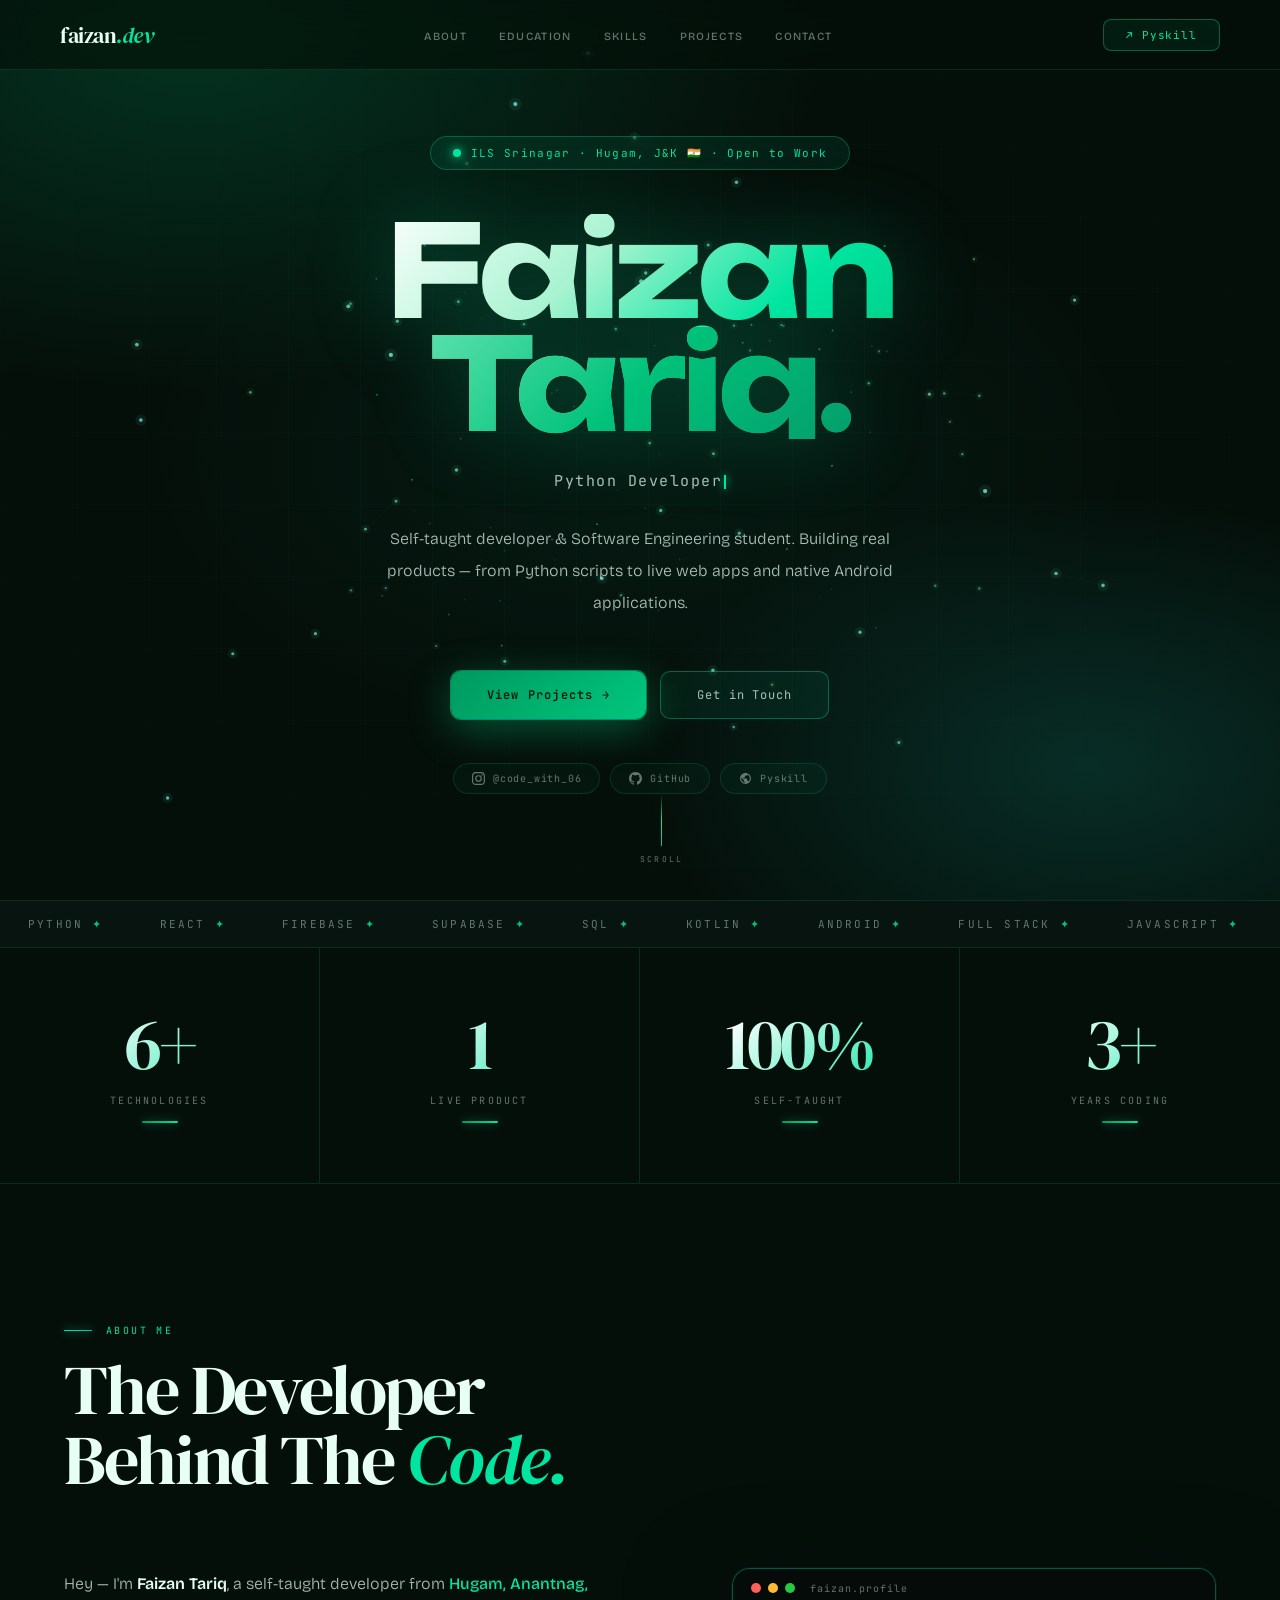
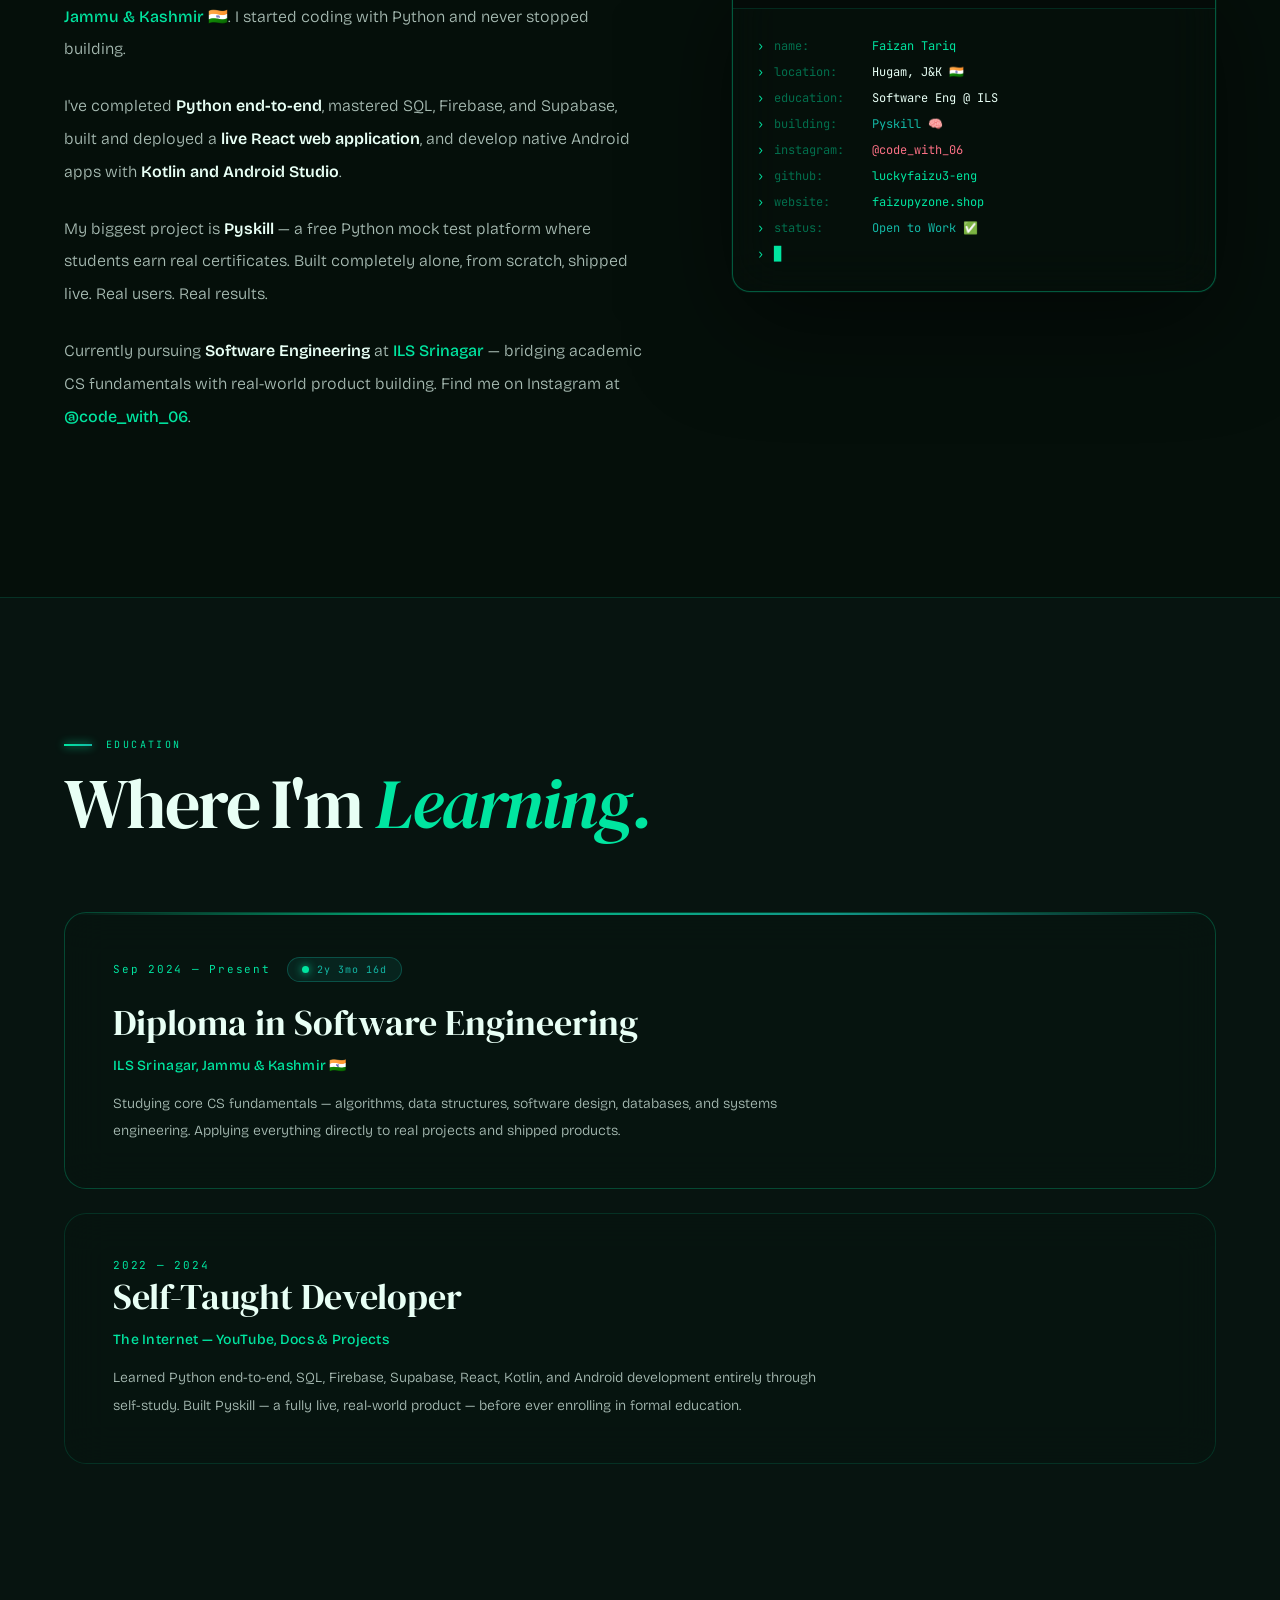
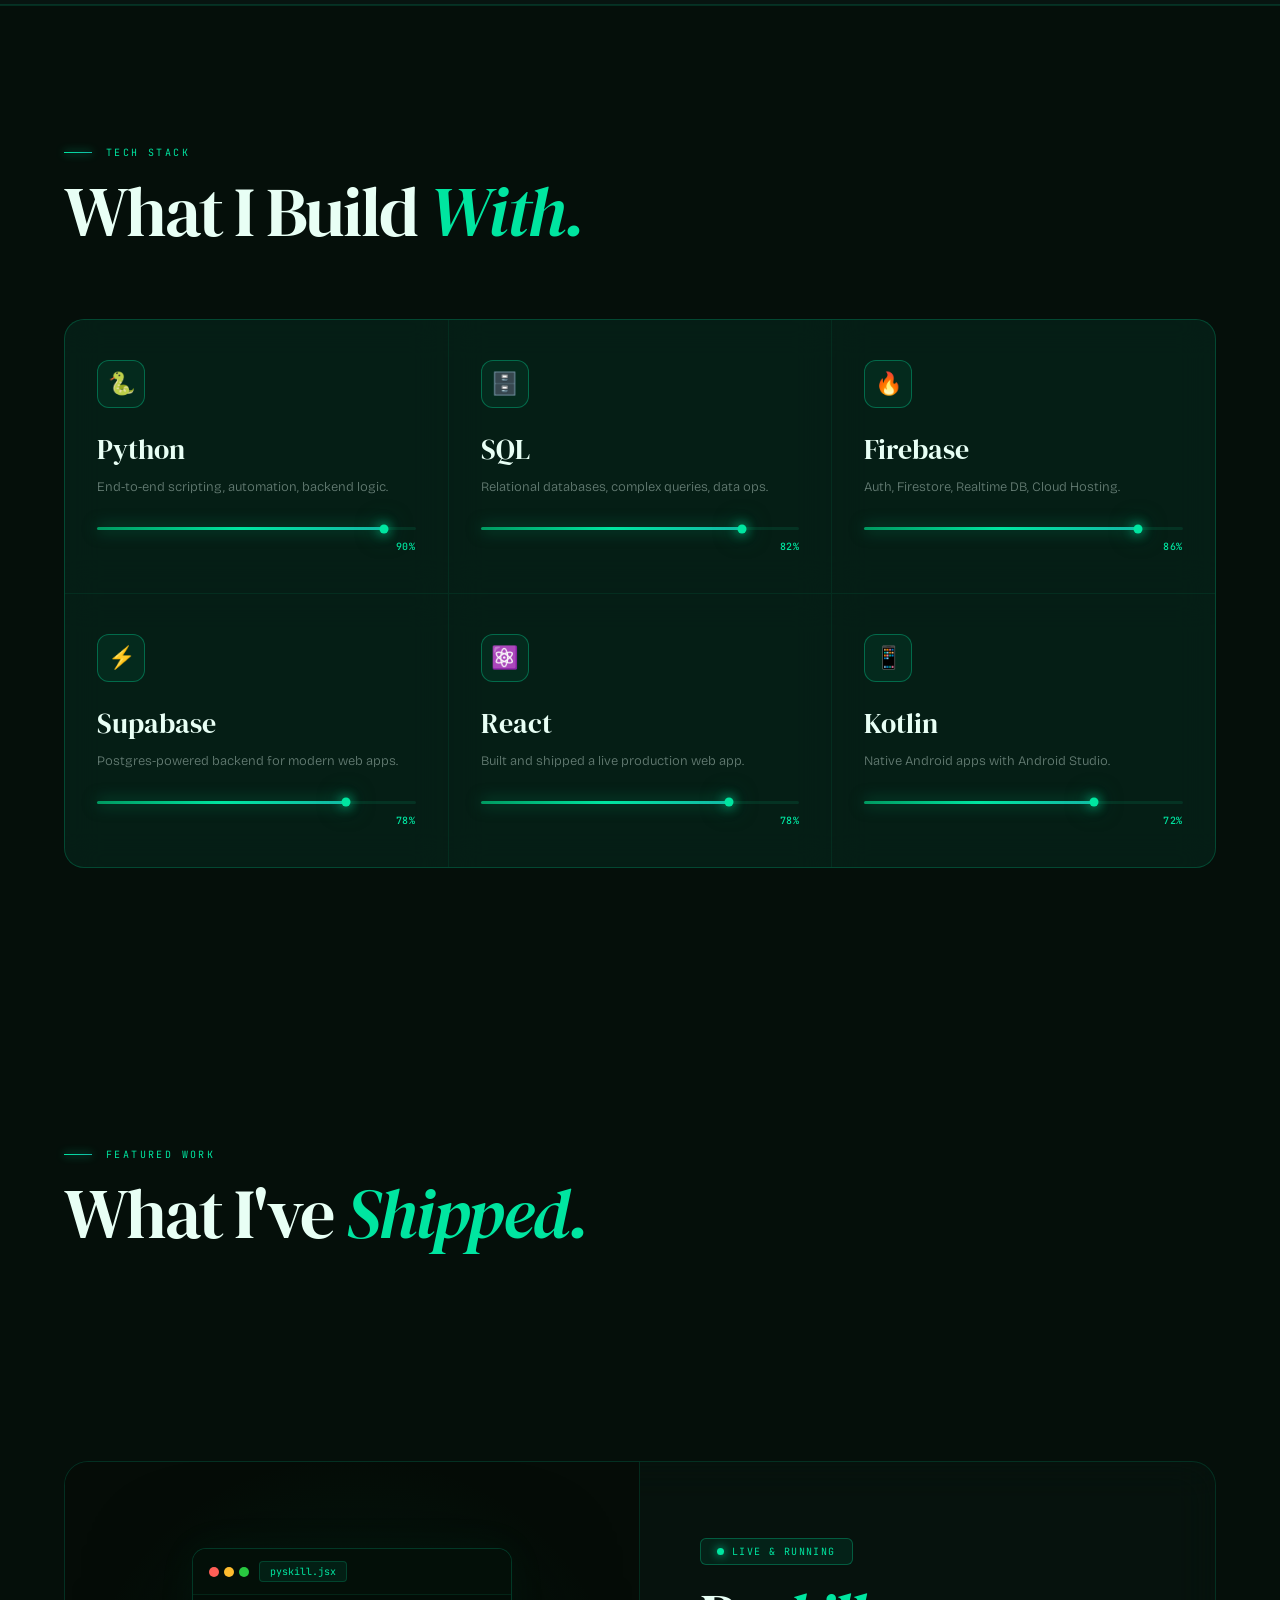
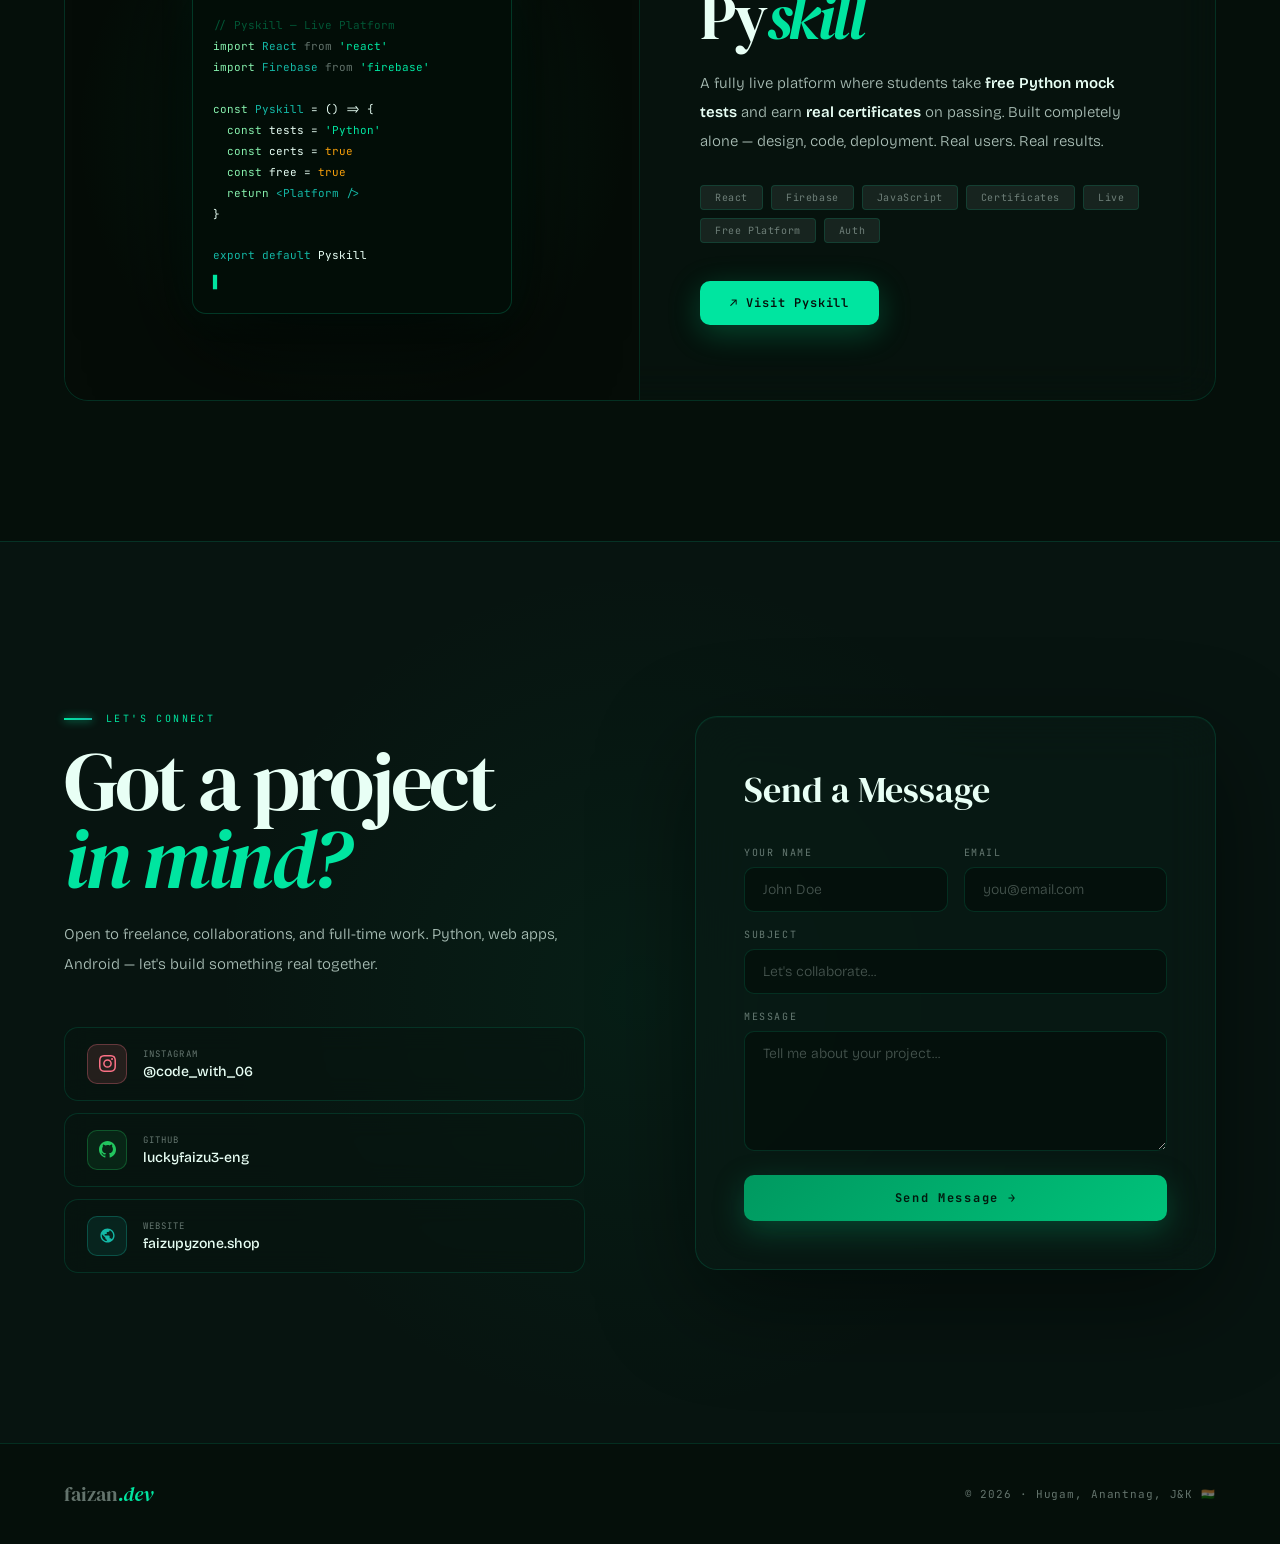
==== commit 96cb72ce: "s" ====
--- a/index.html
+++ b/index.html
@@ -20,15 +20,40 @@
   <!-- NAV -->
   <nav class="nav" id="nav">
     <div class="nav-logo">faizan<span>.dev</span></div>
-    <ul class="nav-links">
-      <li><a href="#about">About</a></li>
-      <li><a href="#education">Education</a></li>
-      <li><a href="#skills">Skills</a></li>
-      <li><a href="#projects">Projects</a></li>
-      <li><a href="#contact">Contact</a></li>
+    <ul class="nav-links" id="nav-links">
+      <li><a href="#about" class="nav-link-item">About</a></li>
+      <li><a href="#education" class="nav-link-item">Education</a></li>
+      <li><a href="#skills" class="nav-link-item">Skills</a></li>
+      <li><a href="#projects" class="nav-link-item">Projects</a></li>
+      <li><a href="#contact" class="nav-link-item">Contact</a></li>
     </ul>
-    <a href="https://faizupyzone.shop" target="_blank" rel="noreferrer" class="nav-btn">↗ Pyskill</a>
+    <div class="nav-right">
+      <a href="https://faizupyzone.shop" target="_blank" rel="noreferrer" class="nav-btn">↗ Pyskill</a>
+      <button class="hamburger" id="hamburger" aria-label="Toggle menu" aria-expanded="false">
+        <span class="ham-line"></span>
+        <span class="ham-line"></span>
+        <span class="ham-line"></span>
+      </button>
+    </div>
   </nav>
+
+  <!-- MOBILE MENU OVERLAY -->
+  <div class="mob-overlay" id="mob-overlay">
+    <div class="mob-menu" id="mob-menu">
+      <ul class="mob-links">
+        <li><a href="#about" class="mob-link">About</a></li>
+        <li><a href="#education" class="mob-link">Education</a></li>
+        <li><a href="#skills" class="mob-link">Skills</a></li>
+        <li><a href="#projects" class="mob-link">Projects</a></li>
+        <li><a href="#contact" class="mob-link">Contact</a></li>
+      </ul>
+      <a href="https://faizupyzone.shop" target="_blank" rel="noreferrer" class="mob-cta">↗ Visit Pyskill</a>
+      <div class="mob-socials">
+        <a href="https://instagram.com/code_with_06" target="_blank" rel="noreferrer" class="mob-soc">Instagram @code_with_06</a>
+        <a href="https://github.com/luckyfaizu3-eng" target="_blank" rel="noreferrer" class="mob-soc">GitHub luckyfaizu3-eng</a>
+      </div>
+    </div>
+  </div>
 
   <!-- HERO -->
   <section class="hero" id="home">
@@ -125,7 +150,7 @@
           <div class="term-body">
             <div class="tl"><span class="tp">›</span><span class="tk">name:</span><span class="tv tc">Faizan Tariq</span></div>
             <div class="tl"><span class="tp">›</span><span class="tk">location:</span><span class="tv">Hugam, J&amp;K 🇮🇳</span></div>
-            <div class="tl"><span class="tp">›</span><span class="tk">education:</span><span class="tv tv">Software Eng @ ILS</span></div>
+            <div class="tl"><span class="tp">›</span><span class="tk">education:</span><span class="tv">Software Eng @ ILS</span></div>
             <div class="tl"><span class="tp">›</span><span class="tk">building:</span><span class="tv tg">Pyskill 🧠</span></div>
             <div class="tl"><span class="tp">›</span><span class="tk">instagram:</span><span class="tv tr">@code_with_06</span></div>
             <div class="tl"><span class="tp">›</span><span class="tk">github:</span><span class="tv tc">luckyfaizu3-eng</span></div>
@@ -148,7 +173,7 @@
           <div class="edu-yr-row">
             <span class="edu-yr">Sep 2024 — Present</span>
             <span class="edu-timer">
-              <span class="timer-dot" style="background:var(--c2);box-shadow:0 0 10px var(--c2)"></span>
+              <span class="timer-dot"></span>
               <span id="edu-elapsed">1y 7mo</span>
             </span>
           </div>
@@ -281,20 +306,20 @@
         <p class="contact-sub rv d2">Open to freelance, collaborations, and full-time work. Python, web apps, Android — let's build something real together.</p>
         <div class="c-links rv d3">
           <a href="https://instagram.com/code_with_06" target="_blank" rel="noreferrer" class="c-link">
-            <div class="c-ico" style="background:rgba(251,113,133,0.08);border:1px solid rgba(251,113,133,0.2)">
-              <svg viewBox="0 0 24 24" fill="var(--rose)"><path d="M12 2.163c3.204 0 3.584.012 4.85.07 3.252.148 4.771 1.691 4.919 4.919.058 1.265.069 1.645.069 4.849 0 3.205-.012 3.584-.069 4.849-.149 3.225-1.664 4.771-4.919 4.919-1.266.058-1.644.07-4.85.07-3.204 0-3.584-.012-4.849-.07-3.26-.149-4.771-1.699-4.919-4.92-.058-1.265-.07-1.644-.07-4.849 0-3.204.013-3.583.07-4.849.149-3.227 1.664-4.771 4.919-4.919 1.266-.057 1.645-.069 4.849-.069zM12 0C8.741 0 8.333.014 7.053.072 2.695.272.273 2.69.073 7.052.014 8.333 0 8.741 0 12c0 3.259.014 3.668.072 4.948.2 4.358 2.618 6.78 6.98 6.98C8.333 23.986 8.741 24 12 24c3.259 0 3.668-.014 4.948-.072 4.354-.2 6.782-2.618 6.979-6.98.059-1.28.073-1.689.073-4.948 0-3.259-.014-3.667-.072-4.947-.196-4.354-2.617-6.78-6.979-6.98C15.668.014 15.259 0 12 0zm0 5.838a6.162 6.162 0 1 0 0 12.324 6.162 6.162 0 0 0 0-12.324zM12 16a4 4 0 1 1 0-8 4 4 0 0 1 0 8zm6.406-11.845a1.44 1.44 0 1 0 0 2.881 1.44 1.44 0 0 0 0-2.881z"/></svg>
+            <div class="c-ico" style="background:rgba(251,113,133,0.12);border:1px solid rgba(251,113,133,0.3)">
+              <svg viewBox="0 0 24 24" fill="#fb7185"><path d="M12 2.163c3.204 0 3.584.012 4.85.07 3.252.148 4.771 1.691 4.919 4.919.058 1.265.069 1.645.069 4.849 0 3.205-.012 3.584-.069 4.849-.149 3.225-1.664 4.771-4.919 4.919-1.266.058-1.644.07-4.85.07-3.204 0-3.584-.012-4.849-.07-3.26-.149-4.771-1.699-4.919-4.92-.058-1.265-.07-1.644-.07-4.849 0-3.204.013-3.583.07-4.849.149-3.227 1.664-4.771 4.919-4.919 1.266-.057 1.645-.069 4.849-.069zM12 0C8.741 0 8.333.014 7.053.072 2.695.272.273 2.69.073 7.052.014 8.333 0 8.741 0 12c0 3.259.014 3.668.072 4.948.2 4.358 2.618 6.78 6.98 6.98C8.333 23.986 8.741 24 12 24c3.259 0 3.668-.014 4.948-.072 4.354-.2 6.782-2.618 6.979-6.98.059-1.28.073-1.689.073-4.948 0-3.259-.014-3.667-.072-4.947-.196-4.354-2.617-6.78-6.979-6.98C15.668.014 15.259 0 12 0zm0 5.838a6.162 6.162 0 1 0 0 12.324 6.162 6.162 0 0 0 0-12.324zM12 16a4 4 0 1 1 0-8 4 4 0 0 1 0 8zm6.406-11.845a1.44 1.44 0 1 0 0 2.881 1.44 1.44 0 0 0 0-2.881z"/></svg>
             </div>
             <div><div class="c-lbl">Instagram</div><div class="c-val">@code_with_06</div></div>
           </a>
           <a href="https://github.com/luckyfaizu3-eng" target="_blank" rel="noreferrer" class="c-link">
-            <div class="c-ico" style="background:rgba(192,132,252,0.08);border:1px solid rgba(192,132,252,0.2)">
-              <svg viewBox="0 0 24 24" fill="#c084fc"><path d="M12 0C5.374 0 0 5.373 0 12c0 5.302 3.438 9.8 8.207 11.387.599.111.793-.261.793-.577v-2.234c-3.338.726-4.033-1.416-4.033-1.416-.546-1.387-1.333-1.756-1.333-1.756-1.089-.745.083-.729.083-.729 1.205.084 1.839 1.237 1.839 1.237 1.07 1.834 2.807 1.304 3.492.997.107-.775.418-1.305.762-1.604-2.665-.305-5.467-1.334-5.467-5.931 0-1.311.469-2.381 1.236-3.221-.124-.303-.535-1.524.117-3.176 0 0 1.008-.322 3.301 1.23A11.509 11.509 0 0 1 12 5.803c1.02.005 2.047.138 3.006.404 2.291-1.552 3.297-1.23 3.297-1.23.653 1.653.242 2.874.118 3.176.77.84 1.235 1.911 1.235 3.221 0 4.609-2.807 5.624-5.479 5.921.43.372.823 1.102.823 2.222v3.293c0 .319.192.694.801.576C20.566 21.797 24 17.3 24 12c0-6.627-5.373-12-12-12z"/></svg>
+            <div class="c-ico" style="background:rgba(34,197,94,0.1);border:1px solid rgba(34,197,94,0.3)">
+              <svg viewBox="0 0 24 24" fill="#22c55e"><path d="M12 0C5.374 0 0 5.373 0 12c0 5.302 3.438 9.8 8.207 11.387.599.111.793-.261.793-.577v-2.234c-3.338.726-4.033-1.416-4.033-1.416-.546-1.387-1.333-1.756-1.333-1.756-1.089-.745.083-.729.083-.729 1.205.084 1.839 1.237 1.839 1.237 1.07 1.834 2.807 1.304 3.492.997.107-.775.418-1.305.762-1.604-2.665-.305-5.467-1.334-5.467-5.931 0-1.311.469-2.381 1.236-3.221-.124-.303-.535-1.524.117-3.176 0 0 1.008-.322 3.301 1.23A11.509 11.509 0 0 1 12 5.803c1.02.005 2.047.138 3.006.404 2.291-1.552 3.297-1.23 3.297-1.23.653 1.653.242 2.874.118 3.176.77.84 1.235 1.911 1.235 3.221 0 4.609-2.807 5.624-5.479 5.921.43.372.823 1.102.823 2.222v3.293c0 .319.192.694.801.576C20.566 21.797 24 17.3 24 12c0-6.627-5.373-12-12-12z"/></svg>
             </div>
             <div><div class="c-lbl">GitHub</div><div class="c-val">luckyfaizu3-eng</div></div>
           </a>
           <a href="https://faizupyzone.shop" target="_blank" rel="noreferrer" class="c-link">
-            <div class="c-ico" style="background:rgba(165,148,249,0.08);border:1px solid rgba(165,148,249,0.25)">
-              <svg viewBox="0 0 24 24" fill="var(--c2)"><path d="M12 2C6.48 2 2 6.48 2 12s4.48 10 10 10 10-4.48 10-10S17.52 2 12 2zm-1 17.93c-3.95-.49-7-3.85-7-7.93 0-.62.08-1.21.21-1.79L9 15v1c0 1.1.9 2 2 2v1.93zm6.9-2.54c-.26-.81-1-1.39-1.9-1.39h-1v-3c0-.55-.45-1-1-1H8v-2h2c.55 0 1-.45 1-1V7h2c1.1 0 2-.9 2-2v-.41c2.93 1.19 5 4.06 5 7.41 0 2.08-.8 3.97-2.1 5.39z"/></svg>
+            <div class="c-ico" style="background:rgba(20,184,166,0.1);border:1px solid rgba(20,184,166,0.3)">
+              <svg viewBox="0 0 24 24" fill="#14b8a6"><path d="M12 2C6.48 2 2 6.48 2 12s4.48 10 10 10 10-4.48 10-10S17.52 2 12 2zm-1 17.93c-3.95-.49-7-3.85-7-7.93 0-.62.08-1.21.21-1.79L9 15v1c0 1.1.9 2 2 2v1.93zm6.9-2.54c-.26-.81-1-1.39-1.9-1.39h-1v-3c0-.55-.45-1-1-1H8v-2h2c.55 0 1-.45 1-1V7h2c1.1 0 2-.9 2-2v-.41c2.93 1.19 5 4.06 5 7.41 0 2.08-.8 3.97-2.1 5.39z"/></svg>
             </div>
             <div><div class="c-lbl">Website</div><div class="c-val">faizupyzone.shop</div></div>
           </a>
@@ -324,4 +349,4 @@
 
   <script src="script.js"></script>
 </body>
-</html>
+</html>
--- a/style.css
+++ b/style.css
@@ -3,26 +3,27 @@
 html { scroll-behavior: smooth; }
 
 :root {
-  --bg:     #05050d;
-  --bg2:    #08081a;
-  --bg3:    #0c0c20;
-  --bg4:    #10102a;
-  --c1:     #eae2ff;
-  --c2:     #a594f9;
-  --c3:     #7c3aed;
-  --c4:     #5b21b6;
-  --teal:   #2dd4bf;
-  --teal2:  #14b8a6;
-  --rose:   #fb7185;
-  --gold:   #fbbf24;
-  --cyan:   #22d3ee;
-  --muted:  rgba(234,226,255,0.5);
-  --muted2: rgba(234,226,255,0.22);
-  --muted3: rgba(234,226,255,0.07);
-  --border:  rgba(165,148,249,0.1);
-  --border2: rgba(165,148,249,0.25);
-  --glass:   rgba(12,12,32,0.55);
-  --glass2:  rgba(20,20,48,0.7);
+  --bg:      #050f0a;
+  --bg2:     #071410;
+  --bg3:     #091a14;
+  --bg4:     #0c2018;
+  --c1:      #e8fff5;
+  --c2:      #00e5a0;
+  --c3:      #00c27a;
+  --c4:      #009960;
+  --teal:    #14b8a6;
+  --teal2:   #0d9488;
+  --lime:    #84cc16;
+  --amber:   #f59e0b;
+  --coral:   #f97316;
+  --cyan:    #06b6d4;
+  --muted:   rgba(232,255,245,0.72);
+  --muted2:  rgba(232,255,245,0.42);
+  --muted3:  rgba(232,255,245,0.08);
+  --border:  rgba(0,229,160,0.14);
+  --border2: rgba(0,229,160,0.35);
+  --glass:   rgba(7,20,16,0.6);
+  --glass2:  rgba(9,26,20,0.75);
   --serif:   'DM Serif Display', Georgia, serif;
   --sans:    'Bricolage Grotesque', sans-serif;
   --mono:    'JetBrains Mono', monospace;
@@ -36,7 +37,7 @@
   -webkit-font-smoothing: antialiased;
 }
 
-::selection { background: rgba(124,58,237,0.45); color: #fff; }
+::selection { background: rgba(0,229,160,0.35); color: #fff; }
 ::-webkit-scrollbar { width: 3px; }
 ::-webkit-scrollbar-track { background: var(--bg); }
 ::-webkit-scrollbar-thumb { background: linear-gradient(var(--c3), var(--teal)); border-radius: 10px; }
@@ -44,29 +45,30 @@
 
 /* ── SCROLL PROGRESS ── */
 .spb {
-  position: fixed; top: 0; left: 0; height: 2px; width: 0;
-  background: linear-gradient(90deg, var(--c4), var(--c2), var(--teal), var(--cyan));
+  position: fixed; top: 0; left: 0; height: 3px; width: 0;
+  background: linear-gradient(90deg, var(--c4), var(--c2), var(--teal), var(--lime));
   background-size: 300% 100%;
   animation: gradShift 3s linear infinite;
   z-index: 9999;
   transition: width .06s linear;
-  box-shadow: 0 0 16px var(--c2), 0 0 32px rgba(124,58,237,0.4);
+  box-shadow: 0 0 18px var(--c2), 0 0 36px rgba(0,229,160,0.4);
 }
 @keyframes gradShift { 0%{background-position:0% 50%} 100%{background-position:300% 50%} }
 
 /* ── NAV ── */
 .nav {
   position: fixed; top: 0; width: 100%; z-index: 1000;
-  padding: 0 60px; height: 68px;
+  padding: 0 60px; height: 70px;
   display: flex; justify-content: space-between; align-items: center;
-  background: rgba(5,5,13,0.6);
+  background: rgba(5,15,10,0.65);
   backdrop-filter: blur(40px) saturate(200%);
   border-bottom: 1px solid var(--border);
   transition: all .4s cubic-bezier(.16,1,.3,1);
 }
-.nav.scrolled { height: 56px; background: rgba(5,5,13,0.85); border-bottom-color: var(--border2); }
+.nav.scrolled { height: 58px; background: rgba(5,15,10,0.9); border-bottom-color: var(--border2); }
 .nav-logo { font-family: var(--serif); font-size: 22px; color: var(--c1); letter-spacing: -.02em; }
 .nav-logo span { color: var(--c2); font-style: italic; }
+
 .nav-links { display: flex; gap: 32px; list-style: none; }
 .nav-links a {
   font-size: 11px; font-weight: 500;
@@ -75,28 +77,97 @@
 }
 .nav-links a::after {
   content: ''; position: absolute; bottom: 0; left: 0;
-  width: 0; height: 1px;
+  width: 0; height: 1.5px;
   background: linear-gradient(90deg, var(--c2), var(--teal));
   transition: width .35s cubic-bezier(.16,1,.3,1);
   box-shadow: 0 0 8px var(--c2);
 }
-.nav-links a:hover { color: var(--c1); }
+.nav-links a:hover { color: var(--c2); }
 .nav-links a:hover::after { width: 100%; }
+
+.nav-right { display: flex; align-items: center; gap: 14px; }
+
 .nav-btn {
   font-family: var(--mono); font-size: 11px;
   color: var(--c2); border: 1px solid var(--border2);
   padding: 8px 22px; border-radius: 8px;
-  background: rgba(124,58,237,0.07); letter-spacing: .08em;
+  background: rgba(0,229,160,0.07); letter-spacing: .08em;
   transition: all .3s cubic-bezier(.16,1,.3,1);
   position: relative; overflow: hidden;
 }
-.nav-btn::before {
-  content: ''; position: absolute; inset: 0;
-  background: linear-gradient(135deg, rgba(124,58,237,0.2), rgba(45,212,191,0.1));
-  opacity: 0; transition: opacity .3s;
-}
-.nav-btn:hover::before { opacity: 1; }
-.nav-btn:hover { box-shadow: 0 0 28px rgba(124,58,237,0.35); transform: translateY(-1px); }
+.nav-btn:hover { background: rgba(0,229,160,0.16); box-shadow: 0 0 28px rgba(0,229,160,0.3); transform: translateY(-1px); }
+
+/* ── HAMBURGER ── */
+.hamburger {
+  display: none;
+  flex-direction: column; justify-content: center; align-items: center;
+  gap: 5px; width: 42px; height: 42px;
+  background: rgba(0,229,160,0.07); border: 1px solid var(--border2);
+  border-radius: 10px; cursor: pointer;
+  transition: all .3s; flex-shrink: 0;
+}
+.hamburger:hover { background: rgba(0,229,160,0.14); }
+.ham-line {
+  display: block; width: 20px; height: 2px;
+  background: var(--c2); border-radius: 2px;
+  transition: all .35s cubic-bezier(.16,1,.3,1);
+  transform-origin: center;
+}
+.hamburger.open .ham-line:nth-child(1) { transform: translateY(7px) rotate(45deg); }
+.hamburger.open .ham-line:nth-child(2) { opacity: 0; transform: scaleX(0); }
+.hamburger.open .ham-line:nth-child(3) { transform: translateY(-7px) rotate(-45deg); }
+
+/* ── MOBILE OVERLAY ── */
+.mob-overlay {
+  position: fixed; inset: 0; z-index: 998;
+  background: rgba(5,15,10,0.97);
+  backdrop-filter: blur(24px);
+  display: flex; flex-direction: column; align-items: center; justify-content: center;
+  opacity: 0; pointer-events: none;
+  transition: opacity .4s cubic-bezier(.16,1,.3,1);
+}
+.mob-overlay.open { opacity: 1; pointer-events: all; }
+
+.mob-menu { text-align: center; width: 100%; padding: 0 32px; }
+.mob-links { list-style: none; margin-bottom: 40px; }
+.mob-links li { overflow: hidden; }
+.mob-link {
+  display: block; font-family: var(--serif); font-size: clamp(36px,8vw,52px);
+  color: var(--muted2); letter-spacing: -.02em; padding: 10px 0;
+  transition: color .25s, transform .25s;
+  transform: translateY(40px); opacity: 0;
+  transition: all .5s cubic-bezier(.16,1,.3,1);
+}
+.mob-overlay.open .mob-link { transform: translateY(0); opacity: 1; }
+.mob-overlay.open .mob-links li:nth-child(1) .mob-link { transition-delay: .1s; }
+.mob-overlay.open .mob-links li:nth-child(2) .mob-link { transition-delay: .15s; }
+.mob-overlay.open .mob-links li:nth-child(3) .mob-link { transition-delay: .2s; }
+.mob-overlay.open .mob-links li:nth-child(4) .mob-link { transition-delay: .25s; }
+.mob-overlay.open .mob-links li:nth-child(5) .mob-link { transition-delay: .3s; }
+.mob-link:hover { color: var(--c2); transform: translateX(8px) !important; }
+
+.mob-cta {
+  display: inline-block; font-family: var(--mono); font-size: 13px;
+  color: var(--bg); background: var(--c2);
+  padding: 14px 36px; border-radius: 10px; letter-spacing: .1em;
+  margin-bottom: 36px; transition: all .3s;
+  opacity: 0; transform: translateY(20px);
+  transition: opacity .5s .35s, transform .5s .35s cubic-bezier(.16,1,.3,1), background .2s, box-shadow .2s;
+}
+.mob-overlay.open .mob-cta { opacity: 1; transform: translateY(0); }
+.mob-cta:hover { background: var(--c3); box-shadow: 0 8px 32px rgba(0,229,160,0.4); }
+
+.mob-socials {
+  display: flex; flex-direction: column; gap: 10px; align-items: center;
+  opacity: 0; transform: translateY(16px);
+  transition: opacity .5s .4s, transform .5s .4s;
+}
+.mob-overlay.open .mob-socials { opacity: 1; transform: translateY(0); }
+.mob-soc {
+  font-family: var(--mono); font-size: 11px; color: var(--muted2);
+  letter-spacing: .1em; transition: color .25s;
+}
+.mob-soc:hover { color: var(--c2); }
 
 /* ── HERO ── */
 .hero {
@@ -111,9 +182,9 @@
 .hero-mesh {
   position: absolute; inset: 0;
   background:
-    radial-gradient(ellipse 90% 70% at 15% 5%, rgba(91,33,182,0.22) 0%, transparent 55%),
-    radial-gradient(ellipse 70% 60% at 85% 85%, rgba(45,212,191,0.12) 0%, transparent 50%),
-    radial-gradient(ellipse 60% 50% at 50% 50%, rgba(124,58,237,0.07) 0%, transparent 65%);
+    radial-gradient(ellipse 90% 70% at 15% 5%, rgba(0,153,96,0.25) 0%, transparent 55%),
+    radial-gradient(ellipse 70% 60% at 85% 85%, rgba(20,184,166,0.18) 0%, transparent 50%),
+    radial-gradient(ellipse 60% 50% at 50% 50%, rgba(0,229,160,0.06) 0%, transparent 65%);
   animation: meshPulse 8s ease-in-out infinite alternate;
   pointer-events: none;
 }
@@ -121,8 +192,8 @@
 .hero-grid {
   position: absolute; inset: 0;
   background-image:
-    linear-gradient(rgba(165,148,249,0.035) 1px, transparent 1px),
-    linear-gradient(90deg, rgba(165,148,249,0.035) 1px, transparent 1px);
+    linear-gradient(rgba(0,229,160,0.04) 1px, transparent 1px),
+    linear-gradient(90deg, rgba(0,229,160,0.04) 1px, transparent 1px);
   background-size: 72px 72px;
   mask-image: radial-gradient(ellipse 75% 65% at 50% 50%, black 0%, transparent 100%);
   pointer-events: none;
@@ -133,36 +204,36 @@
 
 .hero-pill {
   display: inline-flex; align-items: center; gap: 10px;
-  font-family: var(--mono); font-size: 10px; color: var(--teal);
-  border: 1px solid rgba(45,212,191,0.22);
-  background: rgba(45,212,191,0.06);
-  padding: 8px 20px; border-radius: 100px;
-  letter-spacing: .14em; margin-bottom: 44px;
+  font-family: var(--mono); font-size: 11px; color: var(--c2);
+  border: 1px solid rgba(0,229,160,0.28);
+  background: rgba(0,229,160,0.08);
+  padding: 9px 22px; border-radius: 100px;
+  letter-spacing: .12em; margin-bottom: 44px;
   animation: fadeUp .9s ease both;
   backdrop-filter: blur(12px);
 }
 .pill-dot {
-  width: 7px; height: 7px; border-radius: 50%;
-  background: var(--teal);
-  box-shadow: 0 0 10px var(--teal), 0 0 20px rgba(45,212,191,0.4);
-  animation: pulse 2.2s infinite;
-}
-@keyframes pulse { 0%,100%{opacity:1;transform:scale(1)} 50%{opacity:.3;transform:scale(.75)} }
+  width: 8px; height: 8px; border-radius: 50%;
+  background: var(--c2);
+  box-shadow: 0 0 10px var(--c2), 0 0 20px rgba(0,229,160,0.5);
+  animation: pulse 2.2s infinite; flex-shrink: 0;
+}
+@keyframes pulse { 0%,100%{opacity:1;transform:scale(1)} 50%{opacity:.3;transform:scale(.7)} }
 
 .hero-name {
   font-family: 'Unbounded', sans-serif;
   font-weight: 700;
-  font-size: clamp(56px, 10vw, 136px);
+  font-size: clamp(52px, 10vw, 132px);
   letter-spacing: -0.04em; line-height: .88;
   margin-bottom: 32px;
   animation: fadeUp .9s .08s ease both;
-  background: linear-gradient(135deg, #ffffff 0%, #c4b5fd 40%, #a594f9 70%, #7c3aed 100%);
+  background: linear-gradient(135deg, #ffffff 0%, #a7f3d0 35%, #00e5a0 65%, #00c27a 100%);
   -webkit-background-clip: text; -webkit-text-fill-color: transparent; background-clip: text;
-  filter: drop-shadow(0 0 40px rgba(165,148,249,0.25));
+  filter: drop-shadow(0 0 40px rgba(0,229,160,0.25));
 }
 .hero-name .line2 {
   display: block;
-  background: linear-gradient(135deg, #c4b5fd 0%, #7c3aed 50%, #4f46e5 100%);
+  background: linear-gradient(135deg, #6ee7b7 0%, #00c27a 50%, #059669 100%);
   -webkit-background-clip: text; -webkit-text-fill-color: transparent; background-clip: text;
 }
 
@@ -181,10 +252,9 @@
 @keyframes blink { 0%,100%{opacity:1} 50%{opacity:0} }
 .hero-sub {
   font-size: 16px; font-weight: 300; color: var(--muted); line-height: 2;
-  max-width: 520px; margin: 0 auto 52px;
+  max-width: 540px; margin: 0 auto 52px;
   animation: fadeUp .9s .28s ease both;
 }
-
 .hero-btns {
   display: flex; gap: 14px; justify-content: center;
   flex-wrap: wrap; margin-bottom: 44px;
@@ -193,24 +263,23 @@
 .btn-primary {
   display: inline-flex; align-items: center; gap: 9px;
   padding: 15px 36px;
-  background: linear-gradient(135deg, var(--c3) 0%, var(--c4) 50%, #3730a3 100%);
+  background: linear-gradient(135deg, var(--c4) 0%, var(--c3) 50%, var(--c2) 100%);
   background-size: 200% 100%;
-  color: #fff; font-family: var(--mono); font-size: 11px; font-weight: 500;
+  color: #021a0e; font-family: var(--mono); font-size: 12px; font-weight: 600;
   border-radius: 10px; letter-spacing: .1em;
-  box-shadow: 0 0 0 1px rgba(124,58,237,0.5), 0 10px 40px rgba(91,33,182,0.45);
+  box-shadow: 0 0 0 1px rgba(0,229,160,0.5), 0 10px 40px rgba(0,194,122,0.4);
   transition: all .35s cubic-bezier(.16,1,.3,1);
-  position: relative; overflow: hidden;
-}
-.btn-primary:hover { transform: translateY(-4px); box-shadow: 0 0 0 1px rgba(165,148,249,0.6), 0 20px 60px rgba(91,33,182,0.55); }
+}
+.btn-primary:hover { transform: translateY(-4px); box-shadow: 0 0 0 1px rgba(0,229,160,0.7), 0 20px 60px rgba(0,194,122,0.55); filter: brightness(1.1); }
 .btn-secondary {
   display: inline-flex; align-items: center; gap: 9px;
   padding: 15px 36px;
-  background: rgba(255,255,255,0.04); color: var(--muted);
-  font-family: var(--mono); font-size: 11px;
-  border: 1px solid var(--border); border-radius: 10px; letter-spacing: .08em;
+  background: rgba(0,229,160,0.06); color: var(--muted);
+  font-family: var(--mono); font-size: 12px;
+  border: 1px solid var(--border2); border-radius: 10px; letter-spacing: .08em;
   transition: all .35s cubic-bezier(.16,1,.3,1); backdrop-filter: blur(12px);
 }
-.btn-secondary:hover { color: var(--c1); border-color: var(--border2); background: rgba(165,148,249,0.08); transform: translateY(-4px); }
+.btn-secondary:hover { color: var(--c2); border-color: var(--c2); background: rgba(0,229,160,0.1); transform: translateY(-4px); }
 
 .hero-socials {
   display: flex; gap: 10px; justify-content: center; flex-wrap: wrap;
@@ -222,9 +291,9 @@
   color: var(--muted2); border: 1px solid var(--border);
   padding: 8px 18px; border-radius: 100px; letter-spacing: .08em;
   transition: all .25s cubic-bezier(.16,1,.3,1);
-  backdrop-filter: blur(12px); background: rgba(255,255,255,0.02);
-}
-.soc:hover { color: var(--c2); border-color: var(--border2); background: rgba(165,148,249,0.06); transform: translateY(-2px); }
+  backdrop-filter: blur(12px); background: rgba(0,229,160,0.03);
+}
+.soc:hover { color: var(--c2); border-color: var(--border2); background: rgba(0,229,160,0.08); transform: translateY(-2px); }
 .soc svg { width: 13px; height: 13px; flex-shrink: 0; }
 
 .scroll-ind {
@@ -241,9 +310,9 @@
 .scroll-lbl { font-family: var(--mono); font-size: 8px; color: var(--muted2); letter-spacing: .28em; text-transform: uppercase; }
 
 /* ── MARQUEE ── */
-.marq { overflow: hidden; border-top: 1px solid var(--border); border-bottom: 1px solid var(--border); padding: 15px 0; background: var(--bg2); }
+.marq { overflow: hidden; border-top: 1px solid var(--border); border-bottom: 1px solid var(--border); padding: 16px 0; background: var(--bg2); }
 .marq-track { display: flex; width: max-content; animation: marqueeA 30s linear infinite; }
-.marq-item { font-family: var(--mono); font-size: 10px; color: var(--muted2); letter-spacing: .2em; text-transform: uppercase; padding: 0 28px; white-space: nowrap; }
+.marq-item { font-family: var(--mono); font-size: 11px; color: var(--muted2); letter-spacing: .2em; text-transform: uppercase; padding: 0 28px; white-space: nowrap; }
 .marq-sep { color: var(--c3); }
 @keyframes marqueeA { from{transform:translateX(0)} to{transform:translateX(-50%)} }
 
@@ -254,7 +323,7 @@
   position: relative; overflow: hidden; transition: background .4s; cursor: default;
 }
 .stat:last-child { border-right: none; }
-.stat::before { content: ''; position: absolute; inset: 0; background: linear-gradient(135deg, rgba(124,58,237,0.06) 0%, transparent 60%); opacity: 0; transition: opacity .4s; }
+.stat::before { content: ''; position: absolute; inset: 0; background: linear-gradient(135deg, rgba(0,194,122,0.1) 0%, transparent 60%); opacity: 0; transition: opacity .4s; }
 .stat:hover::before { opacity: 1; }
 .stat::after {
   content: ''; position: absolute; bottom: 0; left: 50%; transform: translateX(-50%);
@@ -266,11 +335,11 @@
 .stat-n {
   font-family: var(--serif); font-size: 72px; font-weight: 400;
   line-height: 1; letter-spacing: -.04em;
-  background: linear-gradient(135deg, var(--c1) 20%, var(--c2) 100%);
+  background: linear-gradient(135deg, #ffffff 20%, var(--c2) 100%);
   -webkit-background-clip: text; -webkit-text-fill-color: transparent; background-clip: text;
 }
-.stat-l { font-family: var(--mono); font-size: 9px; color: var(--muted2); letter-spacing: .22em; text-transform: uppercase; margin-top: 14px; }
-.stat-bar { width: 36px; height: 2px; margin: 12px auto 0; background: linear-gradient(90deg, var(--c3), var(--teal)); border-radius: 2px; box-shadow: 0 0 10px rgba(165,148,249,0.5); }
+.stat-l { font-family: var(--mono); font-size: 10px; color: var(--muted2); letter-spacing: .22em; text-transform: uppercase; margin-top: 14px; }
+.stat-bar { width: 36px; height: 2px; margin: 14px auto 0; background: linear-gradient(90deg, var(--c4), var(--c2)); border-radius: 2px; box-shadow: 0 0 10px rgba(0,229,160,0.5); }
 
 /* ── SECTIONS ── */
 .sec { padding: 140px 64px; max-width: 1300px; margin: 0 auto; }
@@ -279,7 +348,7 @@
   letter-spacing: .24em; text-transform: uppercase;
   margin-bottom: 18px; display: flex; align-items: center; gap: 14px;
 }
-.stag::before { content: ''; width: 28px; height: 1px; background: linear-gradient(90deg, var(--c2), var(--teal)); box-shadow: 0 0 8px var(--c2); }
+.stag::before { content: ''; width: 28px; height: 1.5px; background: linear-gradient(90deg, var(--c2), var(--teal)); box-shadow: 0 0 8px var(--c2); }
 .sh { font-family: var(--serif); font-size: clamp(44px,5.5vw,78px); font-weight: 400; letter-spacing: -.03em; line-height: 1; color: var(--c1); margin-bottom: 72px; }
 .sh em { font-style: italic; color: var(--c2); }
 
@@ -287,30 +356,29 @@
 .about-grid { display: grid; grid-template-columns: 1.2fr 1fr; gap: 88px; align-items: start; }
 .about-copy { font-size: 16px; font-weight: 300; color: var(--muted); line-height: 2.05; }
 .about-copy p { margin-bottom: 24px; }
-.about-copy strong { color: var(--c1); font-weight: 500; }
+.about-copy strong { color: var(--c1); font-weight: 600; }
 .hl { color: var(--c2); font-weight: 500; }
 
 /* Terminal */
 .term {
-  background: var(--glass2); border: 1px solid var(--border2); border-radius: 18px; overflow: hidden;
+  background: rgba(5,15,10,0.8); border: 1px solid var(--border2); border-radius: 18px; overflow: hidden;
   font-family: var(--mono);
-  box-shadow: 0 0 0 1px rgba(165,148,249,0.08), 0 32px 100px rgba(0,0,0,0.6), inset 0 1px 0 rgba(255,255,255,0.06);
+  box-shadow: 0 0 0 1px rgba(0,229,160,0.06), 0 32px 100px rgba(0,0,0,0.5), inset 0 1px 0 rgba(0,229,160,0.08);
   backdrop-filter: blur(24px);
   transition: box-shadow .4s, border-color .4s, transform .4s;
 }
-.term:hover { border-color: rgba(165,148,249,0.35); transform: translateY(-4px); }
-.term-bar { background: rgba(10,10,28,0.8); border-bottom: 1px solid var(--border); padding: 13px 18px; display: flex; align-items: center; gap: 7px; }
+.term:hover { border-color: rgba(0,229,160,0.5); transform: translateY(-4px); box-shadow: 0 0 0 1px rgba(0,229,160,0.1), 0 40px 100px rgba(0,0,0,0.5), 0 0 60px rgba(0,229,160,0.08); }
+.term-bar { background: rgba(5,12,8,0.9); border-bottom: 1px solid var(--border); padding: 13px 18px; display: flex; align-items: center; gap: 7px; }
 .tdot { width: 10px; height: 10px; border-radius: 50%; display: inline-block; }
 .tttl { font-size: 10px; color: var(--muted2); letter-spacing: .1em; margin-left: 8px; }
 .term-body { padding: 24px; }
 .tl { display: flex; gap: 10px; font-size: 12px; padding: 5px 0; }
 .tp { color: var(--c2); flex-shrink: 0; }
-.tk { color: rgba(165,148,249,0.5); min-width: 88px; flex-shrink: 0; }
+.tk { color: rgba(0,229,160,0.45); min-width: 88px; flex-shrink: 0; }
 .tv { color: var(--c1); }
 .tc { color: var(--c2); }
 .tg { color: var(--teal); }
-.tv { color: #c084fc; }
-.tr { color: var(--rose); }
+.tr { color: #fb7185; }
 .tcursor { color: var(--c2); animation: blink 1s step-end infinite; }
 
 /* ── EDUCATION ── */
@@ -319,30 +387,34 @@
 .edu-tl { display: flex; flex-direction: column; gap: 24px; }
 .edu-item {
   position: relative; background: var(--glass); border: 1px solid var(--border); border-radius: 22px;
-  padding: 40px 44px; overflow: hidden;
+  padding: 44px 48px; overflow: hidden;
   transition: border-color .4s, transform .4s, box-shadow .4s; backdrop-filter: blur(20px);
 }
 .edu-item::before {
-  content: ''; position: absolute; top: 0; left: 0; right: 0; height: 1px;
+  content: ''; position: absolute; top: 0; left: 0; right: 0; height: 2px;
   background: linear-gradient(90deg, transparent, var(--c2), var(--teal), transparent);
   opacity: 0; transition: opacity .4s;
 }
-.edu-item:hover { border-color: var(--border2); transform: translateY(-4px); box-shadow: 0 32px 80px rgba(0,0,0,0.5); }
+.edu-item:hover { border-color: var(--border2); transform: translateY(-4px); box-shadow: 0 32px 80px rgba(0,0,0,0.5), 0 0 40px rgba(0,229,160,0.06); }
 .edu-item:hover::before { opacity: 1; }
-.edu-item:first-child { border-color: rgba(165,148,249,0.22); }
-.edu-item:first-child::before { opacity: .7; }
+.edu-item:first-child { border-color: rgba(0,229,160,0.25); }
+.edu-item:first-child::before { opacity: .8; }
 .edu-yr-row { display: flex; align-items: center; gap: 16px; margin-bottom: 16px; flex-wrap: wrap; }
 .edu-yr { font-family: var(--mono); font-size: 11px; color: var(--c2); letter-spacing: .16em; }
 .edu-timer {
   display: inline-flex; align-items: center; gap: 8px;
   font-family: var(--mono); font-size: 10px; color: var(--teal);
-  background: rgba(45,212,191,0.07); border: 1px solid rgba(45,212,191,0.2);
+  background: rgba(20,184,166,0.1); border: 1px solid rgba(20,184,166,0.3);
   padding: 5px 14px; border-radius: 100px; letter-spacing: .1em;
 }
-.timer-dot { width: 6px; height: 6px; border-radius: 50%; animation: pulse 2s infinite; flex-shrink: 0; display: inline-block; }
+.timer-dot {
+  width: 7px; height: 7px; border-radius: 50%;
+  background: var(--c2); box-shadow: 0 0 8px var(--c2);
+  animation: pulse 2s infinite; flex-shrink: 0;
+}
 .edu-deg { font-family: var(--serif); font-size: 36px; font-weight: 400; color: var(--c1); margin-bottom: 10px; }
-.edu-sch { font-size: 14px; color: #c084fc; font-weight: 500; margin-bottom: 16px; letter-spacing: .02em; }
-.edu-dsc { font-size: 14px; color: var(--muted); line-height: 1.9; font-weight: 300; max-width: 720px; }
+.edu-sch { font-size: 14px; color: var(--c2); font-weight: 500; margin-bottom: 16px; letter-spacing: .02em; }
+.edu-dsc { font-size: 14px; color: var(--muted); line-height: 1.95; font-weight: 300; max-width: 720px; }
 
 /* ── SKILLS ── */
 .skills-bg { background: var(--bg); border-top: 1px solid var(--border); padding: 140px 64px; }
@@ -353,30 +425,30 @@
   transition: background .4s, transform .4s; position: relative; overflow: hidden;
   backdrop-filter: blur(16px); cursor: default;
 }
-.sk-card::before { content: ''; position: absolute; inset: 0; background: linear-gradient(135deg, rgba(124,58,237,0.1), rgba(45,212,191,0.04) 70%); opacity: 0; transition: opacity .4s; }
+.sk-card::before { content: ''; position: absolute; inset: 0; background: linear-gradient(135deg, rgba(0,194,122,0.1), rgba(20,184,166,0.05) 70%); opacity: 0; transition: opacity .4s; }
 .sk-card:hover::before { opacity: 1; }
-.sk-card:hover { background: rgba(20,20,48,0.9); }
+.sk-card:hover { background: rgba(9,26,20,0.95); }
 .sk-ico {
-  width: 46px; height: 46px; border: 1px solid var(--border2); border-radius: 12px;
-  background: rgba(124,58,237,0.08); display: flex; align-items: center; justify-content: center;
-  font-size: 20px; margin-bottom: 22px; transition: all .4s cubic-bezier(.16,1,.3,1);
-}
-.sk-card:hover .sk-ico { box-shadow: 0 0 28px rgba(165,148,249,0.25); border-color: rgba(165,148,249,0.4); transform: translateY(-2px); }
+  width: 48px; height: 48px; border: 1px solid var(--border2); border-radius: 12px;
+  background: rgba(0,194,122,0.08); display: flex; align-items: center; justify-content: center;
+  font-size: 22px; margin-bottom: 22px; transition: all .4s cubic-bezier(.16,1,.3,1);
+}
+.sk-card:hover .sk-ico { box-shadow: 0 0 28px rgba(0,229,160,0.3); border-color: rgba(0,229,160,0.5); transform: translateY(-3px) scale(1.05); }
 .sk-nm { font-family: var(--serif); font-size: 28px; font-weight: 400; color: var(--c1); margin-bottom: 8px; }
-.sk-ds { font-size: 13px; font-weight: 300; color: var(--muted2); line-height: 1.7; margin-bottom: 28px; }
-.sk-tr { height: 2px; background: rgba(165,148,249,0.1); border-radius: 2px; position: relative; overflow: visible; }
+.sk-ds { font-size: 13px; font-weight: 300; color: var(--muted2); line-height: 1.75; margin-bottom: 28px; }
+.sk-tr { height: 3px; background: rgba(0,229,160,0.1); border-radius: 3px; position: relative; overflow: visible; }
 .sk-fl {
   height: 100%; width: 0;
   background: linear-gradient(90deg, var(--c4), var(--c2), var(--teal));
-  transition: width 2.4s cubic-bezier(.16,1,.3,1); position: relative; border-radius: 2px;
-  box-shadow: 0 0 16px rgba(165,148,249,0.5);
+  transition: width 2.4s cubic-bezier(.16,1,.3,1); position: relative; border-radius: 3px;
+  box-shadow: 0 0 16px rgba(0,229,160,0.5);
 }
 .sk-fl::after {
   content: ''; position: absolute; right: 0; top: 50%; transform: translate(50%,-50%);
-  width: 8px; height: 8px; border-radius: 50%; background: var(--c2);
-  box-shadow: 0 0 12px var(--c2), 0 0 24px rgba(165,148,249,0.4);
-}
-.sk-pc { font-family: var(--mono); font-size: 9px; color: var(--muted2); text-align: right; margin-top: 9px; letter-spacing: .06em; }
+  width: 9px; height: 9px; border-radius: 50%; background: var(--c2);
+  box-shadow: 0 0 12px var(--c2), 0 0 24px rgba(0,229,160,0.5);
+}
+.sk-pc { font-family: var(--mono); font-size: 10px; color: var(--c2); text-align: right; margin-top: 10px; letter-spacing: .06em; font-weight: 500; }
 
 /* ── PROJECTS ── */
 .proj-sec { padding: 0 64px 140px; max-width: 1300px; margin: 0 auto; }
@@ -387,60 +459,61 @@
   backdrop-filter: blur(20px); position: relative;
 }
 .proj-card::before {
-  content: ''; position: absolute; top: 0; left: 0; right: 0; height: 1px;
+  content: ''; position: absolute; top: 0; left: 0; right: 0; height: 2px;
   background: linear-gradient(90deg, transparent, var(--c2), var(--teal), transparent);
   opacity: 0; transition: opacity .4s;
 }
 .proj-card:hover::before { opacity: 1; }
-.proj-card:hover { border-color: var(--border2); transform: translateY(-8px); box-shadow: 0 60px 140px rgba(0,0,0,0.7); }
+.proj-card:hover { border-color: var(--border2); transform: translateY(-8px); box-shadow: 0 60px 140px rgba(0,0,0,0.7), 0 0 60px rgba(0,229,160,0.08); }
 .proj-vis {
-  background: rgba(8,8,26,0.8); display: flex; align-items: center; justify-content: center;
+  background: rgba(5,12,8,0.85); display: flex; align-items: center; justify-content: center;
   padding: 56px; position: relative; overflow: hidden;
   border-right: 1px solid var(--border);
 }
 .proj-vis::before {
   content: ''; position: absolute; width: 600px; height: 600px; border-radius: 50%;
-  background: radial-gradient(circle, rgba(91,33,182,0.12) 0%, transparent 65%);
+  background: radial-gradient(circle, rgba(0,153,96,0.14) 0%, transparent 65%);
   top: 50%; left: 50%; transform: translate(-50%,-50%);
   animation: visGlow 4s ease-in-out infinite alternate;
 }
 @keyframes visGlow { 0%{opacity:.5;transform:translate(-50%,-50%) scale(.9)} 100%{opacity:1;transform:translate(-50%,-50%) scale(1.1)} }
 .code-win {
   width: 100%; max-width: 320px;
-  background: #020210; border-radius: 14px;
-  border: 1px solid rgba(165,148,249,0.18);
-  box-shadow: 0 28px 100px rgba(0,0,0,0.8);
+  background: #020d07; border-radius: 14px;
+  border: 1px solid rgba(0,229,160,0.2);
+  box-shadow: 0 28px 100px rgba(0,0,0,0.8), 0 0 40px rgba(0,229,160,0.06);
   overflow: hidden; font-family: var(--mono);
   position: relative; z-index: 1;
   transition: transform .4s cubic-bezier(.16,1,.3,1);
 }
 .proj-card:hover .code-win { transform: scale(1.03) translateY(-4px); }
-.cw-bar { background: #06061a; border-bottom: 1px solid rgba(165,148,249,0.1); padding: 12px 16px; display: flex; align-items: center; gap: 10px; }
+.cw-bar { background: #030f08; border-bottom: 1px solid rgba(0,229,160,0.1); padding: 12px 16px; display: flex; align-items: center; gap: 10px; }
 .cwdots { display: flex; gap: 5px; }
 .cwdot { width: 10px; height: 10px; border-radius: 50%; display: inline-block; }
-.cwtab { font-size: 10px; color: var(--c2); background: rgba(165,148,249,0.08); padding: 3px 10px; border-radius: 4px; border: 1px solid rgba(165,148,249,0.15); }
+.cwtab { font-size: 10px; color: var(--c2); background: rgba(0,229,160,0.08); padding: 3px 10px; border-radius: 4px; border: 1px solid rgba(0,229,160,0.18); }
 .cw-body { padding: 20px; font-size: 11px; line-height: 1.9; }
-.cc { color: rgba(124,58,237,0.4); }
-.ck { color: #c084fc; }
+.cc { color: rgba(0,194,122,0.4); }
+.ck { color: #86efac; }
 .cs { color: var(--c2); }
 .cf { color: var(--teal); }
-.cn { color: var(--gold); }
+.cn { color: var(--amber); }
 .cm { color: var(--muted2); }
 .indent { padding-left: 14px; }
 .code-cursor { color: var(--c2); margin-top: 6px; animation: blink 1s step-end infinite; }
+
 .proj-info { padding: 60px; display: flex; flex-direction: column; justify-content: center; }
 .live-badge {
   display: inline-flex; align-items: center; gap: 8px;
-  font-family: var(--mono); font-size: 10px; color: var(--teal);
-  border: 1px solid rgba(45,212,191,0.22); background: rgba(45,212,191,0.06);
+  font-family: var(--mono); font-size: 10px; color: var(--c2);
+  border: 1px solid rgba(0,229,160,0.3); background: rgba(0,229,160,0.08);
   padding: 6px 16px; border-radius: 6px; letter-spacing: .14em; text-transform: uppercase;
   align-self: flex-start; margin-bottom: 20px;
 }
-.lb-dot { width: 6px; height: 6px; border-radius: 50%; background: var(--teal); box-shadow: 0 0 10px var(--teal); animation: pulse 1.8s infinite; display: inline-block; }
+.lb-dot { width: 7px; height: 7px; border-radius: 50%; background: var(--c2); box-shadow: 0 0 10px var(--c2); animation: pulse 1.8s infinite; display: inline-block; }
 .proj-ttl { font-family: var(--serif); font-size: 64px; font-weight: 400; letter-spacing: -.04em; line-height: 1; color: var(--c1); margin-bottom: 20px; }
 .proj-ttl em { font-style: italic; color: var(--c2); }
 .proj-dsc { font-size: 15px; font-weight: 300; color: var(--muted); line-height: 1.95; margin-bottom: 28px; }
-.proj-dsc strong { color: var(--c1); font-weight: 500; }
+.proj-dsc strong { color: var(--c1); font-weight: 600; }
 .tags { display: flex; flex-wrap: wrap; gap: 8px; margin-bottom: 38px; }
 .tag {
   font-family: var(--mono); font-size: 10px; color: var(--muted2);
@@ -448,14 +521,16 @@
   padding: 5px 14px; border-radius: 4px; letter-spacing: .06em;
   transition: all .25s;
 }
-.tag:hover { color: var(--c2); border-color: var(--border2); background: rgba(165,148,249,0.08); }
+.tag:hover { color: var(--c2); border-color: var(--border2); background: rgba(0,229,160,0.08); }
 .proj-lnk {
   display: inline-flex; align-items: center; gap: 10px;
-  padding: 13px 30px; color: var(--c2); font-family: var(--mono); font-size: 11px;
-  border: 1px solid var(--border2); border-radius: 8px; letter-spacing: .08em; align-self: flex-start;
-  background: rgba(124,58,237,0.07); transition: all .3s cubic-bezier(.16,1,.3,1);
-}
-.proj-lnk:hover { background: rgba(124,58,237,0.16); box-shadow: 0 0 36px rgba(124,58,237,0.3); transform: translateY(-3px); }
+  padding: 14px 30px; color: var(--bg); font-family: var(--mono); font-size: 12px;
+  background: var(--c2); border-radius: 10px; letter-spacing: .08em; align-self: flex-start;
+  font-weight: 600;
+  transition: all .3s cubic-bezier(.16,1,.3,1);
+  box-shadow: 0 8px 32px rgba(0,194,122,0.3);
+}
+.proj-lnk:hover { background: var(--c3); box-shadow: 0 16px 48px rgba(0,194,122,0.45); transform: translateY(-3px); }
 
 /* ── CONTACT ── */
 .contact-bg {
@@ -464,7 +539,7 @@
 }
 .contact-bg::before {
   content: ''; position: absolute; width: 1000px; height: 1000px; border-radius: 50%;
-  background: radial-gradient(circle, rgba(91,33,182,0.08) 0%, transparent 60%);
+  background: radial-gradient(circle, rgba(0,153,96,0.08) 0%, transparent 60%);
   top: 50%; left: 50%; transform: translate(-50%,-50%); pointer-events: none;
   animation: contactGlow 6s ease-in-out infinite alternate;
 }
@@ -476,47 +551,47 @@
 .c-links { display: flex; flex-direction: column; gap: 12px; }
 .c-link {
   display: flex; align-items: center; gap: 16px; padding: 16px 22px;
-  border: 1px solid var(--border); border-radius: 12px; background: var(--glass);
+  border: 1px solid var(--border); border-radius: 14px; background: var(--glass);
   transition: all .3s cubic-bezier(.16,1,.3,1); backdrop-filter: blur(12px);
 }
-.c-link:hover { border-color: var(--border2); background: rgba(124,58,237,0.08); transform: translateX(8px); box-shadow: 0 8px 32px rgba(0,0,0,0.3), -4px 0 0 var(--c3); }
-.c-ico { width: 38px; height: 38px; border-radius: 10px; display: flex; align-items: center; justify-content: center; flex-shrink: 0; transition: transform .3s; }
+.c-link:hover { border-color: var(--border2); background: rgba(0,229,160,0.06); transform: translateX(8px); box-shadow: -4px 0 0 var(--c3), 0 8px 32px rgba(0,0,0,0.3); }
+.c-ico { width: 40px; height: 40px; border-radius: 10px; display: flex; align-items: center; justify-content: center; flex-shrink: 0; transition: transform .3s; }
 .c-link:hover .c-ico { transform: scale(1.1); }
-.c-ico svg { width: 16px; height: 16px; }
+.c-ico svg { width: 17px; height: 17px; }
 .c-lbl { font-family: var(--mono); font-size: 9px; color: var(--muted2); letter-spacing: .12em; text-transform: uppercase; }
-.c-val { font-size: 14px; color: var(--c1); font-weight: 500; margin-top: 2px; }
+.c-val { font-size: 14px; color: var(--c1); font-weight: 500; margin-top: 3px; }
 
 /* Form */
 .fc {
-  background: var(--glass2); border: 1px solid var(--border); border-radius: 20px; padding: 48px;
-  box-shadow: 0 32px 100px rgba(0,0,0,0.45), inset 0 1px 0 rgba(255,255,255,0.04);
+  background: var(--glass2); border: 1px solid var(--border); border-radius: 22px; padding: 48px;
+  box-shadow: 0 32px 100px rgba(0,0,0,0.45), inset 0 1px 0 rgba(0,229,160,0.05);
   backdrop-filter: blur(24px); transition: border-color .4s;
 }
 .fc:hover { border-color: var(--border2); }
-.fc-ttl { font-family: var(--serif); font-size: 34px; font-weight: 400; color: var(--c1); margin-bottom: 32px; }
+.fc-ttl { font-family: var(--serif); font-size: 36px; font-weight: 400; color: var(--c1); margin-bottom: 32px; }
 .frow { display: grid; grid-template-columns: 1fr 1fr; gap: 16px; }
 .fg { display: flex; flex-direction: column; gap: 8px; margin-bottom: 16px; }
 .fl { font-family: var(--mono); font-size: 10px; color: var(--muted2); letter-spacing: .16em; text-transform: uppercase; }
 .fi {
-  background: rgba(5,5,13,0.6); border: 1px solid var(--border); border-radius: 10px;
+  background: rgba(5,15,10,0.7); border: 1px solid var(--border); border-radius: 10px;
   padding: 13px 18px; font-family: var(--sans); font-size: 14px; font-weight: 300;
   color: var(--c1); outline: none; width: 100%;
   transition: border-color .25s, box-shadow .25s, background .25s;
 }
-.fi::placeholder { color: var(--muted2); }
-.fi:focus { border-color: var(--border2); box-shadow: 0 0 0 4px rgba(124,58,237,0.12); background: rgba(8,8,26,0.8); }
+.fi::placeholder { color: rgba(232,255,245,0.28); }
+.fi:focus { border-color: var(--border2); box-shadow: 0 0 0 4px rgba(0,194,122,0.12); background: rgba(7,20,16,0.9); }
 textarea.fi { resize: vertical; min-height: 120px; }
-.ferr { font-family: var(--mono); font-size: 11px; color: var(--rose); margin-top: 4px; padding: 9px 14px; background: rgba(251,113,133,0.07); border: 1px solid rgba(251,113,133,0.18); border-radius: 8px; }
+.ferr { font-family: var(--mono); font-size: 11px; color: #fb7185; margin-top: 4px; padding: 9px 14px; background: rgba(251,113,133,0.07); border: 1px solid rgba(251,113,133,0.2); border-radius: 8px; }
 .fsub {
   width: 100%; padding: 15px;
-  background: linear-gradient(135deg, var(--c3), var(--c4));
-  color: #fff; font-family: var(--mono); font-size: 12px; font-weight: 500;
-  border: none; border-radius: 10px; letter-spacing: .12em;
+  background: linear-gradient(135deg, var(--c4), var(--c3));
+  color: #021a0e; font-family: var(--mono); font-size: 12px; font-weight: 700;
+  border: none; border-radius: 10px; letter-spacing: .14em;
   cursor: pointer; margin-top: 8px;
-  box-shadow: 0 10px 30px rgba(91,33,182,0.4);
+  box-shadow: 0 10px 30px rgba(0,153,96,0.35);
   transition: all .3s cubic-bezier(.16,1,.3,1);
 }
-.fsub:hover:not(:disabled) { transform: translateY(-3px); box-shadow: 0 18px 50px rgba(91,33,182,0.55); }
+.fsub:hover:not(:disabled) { transform: translateY(-3px); box-shadow: 0 18px 50px rgba(0,153,96,0.5); filter: brightness(1.1); }
 .fsub:disabled { opacity: .5; cursor: not-allowed; }
 .fok { text-align: center; padding: 52px 0; }
 .fok-ico { font-size: 52px; margin-bottom: 20px; }
@@ -544,29 +619,61 @@
 .d1{transition-delay:.1s}.d2{transition-delay:.2s}.d3{transition-delay:.3s}.d4{transition-delay:.4s}.d5{transition-delay:.5s}
 
 /* ── RESPONSIVE ── */
-@media(max-width:960px){
-  .nav{padding:0 20px;}
+@media(max-width:1024px){
+  .nav{padding:0 28px;}
+  .sec{padding:100px 32px;}
+  .edu-wrap{padding:100px 32px;}
+  .skills-bg{padding:100px 32px;}
+  .proj-sec{padding:0 32px 100px;}
+  .contact-bg{padding:120px 32px;}
+  .footer{padding:28px 32px;}
+  .about-grid{gap:52px;}
+}
+
+@media(max-width:900px){
   .nav-links{display:none;}
-  .hero{padding:100px 20px 80px;}
-  .sec{padding:80px 24px;}
-  .about-grid{grid-template-columns:1fr;gap:52px;}
-  .edu-wrap{padding:80px 24px;}
-  .edu-item{padding:28px 24px;}
-  .skills-bg{padding:80px 24px;}
+  .hamburger{display:flex;}
+  .about-grid{grid-template-columns:1fr;gap:48px;}
   .sk-grid{grid-template-columns:1fr 1fr;}
-  .proj-sec{padding:0 24px 80px;}
   .proj-card{grid-template-columns:1fr;}
-  .proj-vis{min-height:280px;border-right:none;border-bottom:1px solid var(--border);}
-  .proj-info{padding:32px 28px;}
-  .contact-bg{padding:100px 24px;}
-  .contact-inner{grid-template-columns:1fr;gap:60px;}
-  .footer{padding:28px;text-align:center;justify-content:center;}
+  .proj-vis{min-height:300px;border-right:none;border-bottom:1px solid var(--border);}
+  .proj-info{padding:36px 32px;}
+  .contact-inner{grid-template-columns:1fr;gap:64px;}
   .stats{grid-template-columns:1fr 1fr;}
-  .stat{padding:36px 20px;}
-}
+  .stat{padding:40px 24px;border-right:none;border-bottom:1px solid var(--border);}
+  .stat:nth-child(even){border-left:1px solid var(--border);}
+  .stat:nth-last-child(-n+2){border-bottom:none;}
+  .edu-item{padding:32px 28px;}
+  .proj-ttl{font-size:52px;}
+}
+
 @media(max-width:600px){
+  .nav{padding:0 16px;height:60px;}
+  .nav-logo{font-size:18px;}
+  .nav-btn{display:none;}
+  .hero{padding:90px 20px 70px;}
+  .hero-btns{flex-direction:column;align-items:center;}
+  .btn-primary,.btn-secondary{width:100%;max-width:300px;justify-content:center;}
+  .sec{padding:80px 20px;}
+  .edu-wrap{padding:80px 20px;}
+  .skills-bg{padding:80px 20px;}
+  .proj-sec{padding:0 20px 80px;}
+  .contact-bg{padding:80px 20px;}
+  .fc{padding:28px 22px;}
+  .frow{grid-template-columns:1fr;}
   .sk-grid{grid-template-columns:1fr;}
-  .proj-ttl{font-size:48px;}
-  .frow{grid-template-columns:1fr;}
-  .stat-n{font-size:48px;}
-}
+  .stats{grid-template-columns:1fr 1fr;}
+  .stat-n{font-size:52px;}
+  .footer{padding:24px 20px;flex-direction:column;text-align:center;}
+  .proj-ttl{font-size:42px;}
+  .edu-deg{font-size:26px;}
+  .hero-socials{gap:8px;}
+  .soc{font-size:9px;padding:7px 14px;}
+  .contact-inner{gap:48px;}
+}
+
+@media(max-width:380px){
+  .hero-name{font-size:46px;}
+  .hero-pill{font-size:9px;padding:7px 16px;}
+  .stat-n{font-size:42px;}
+}
